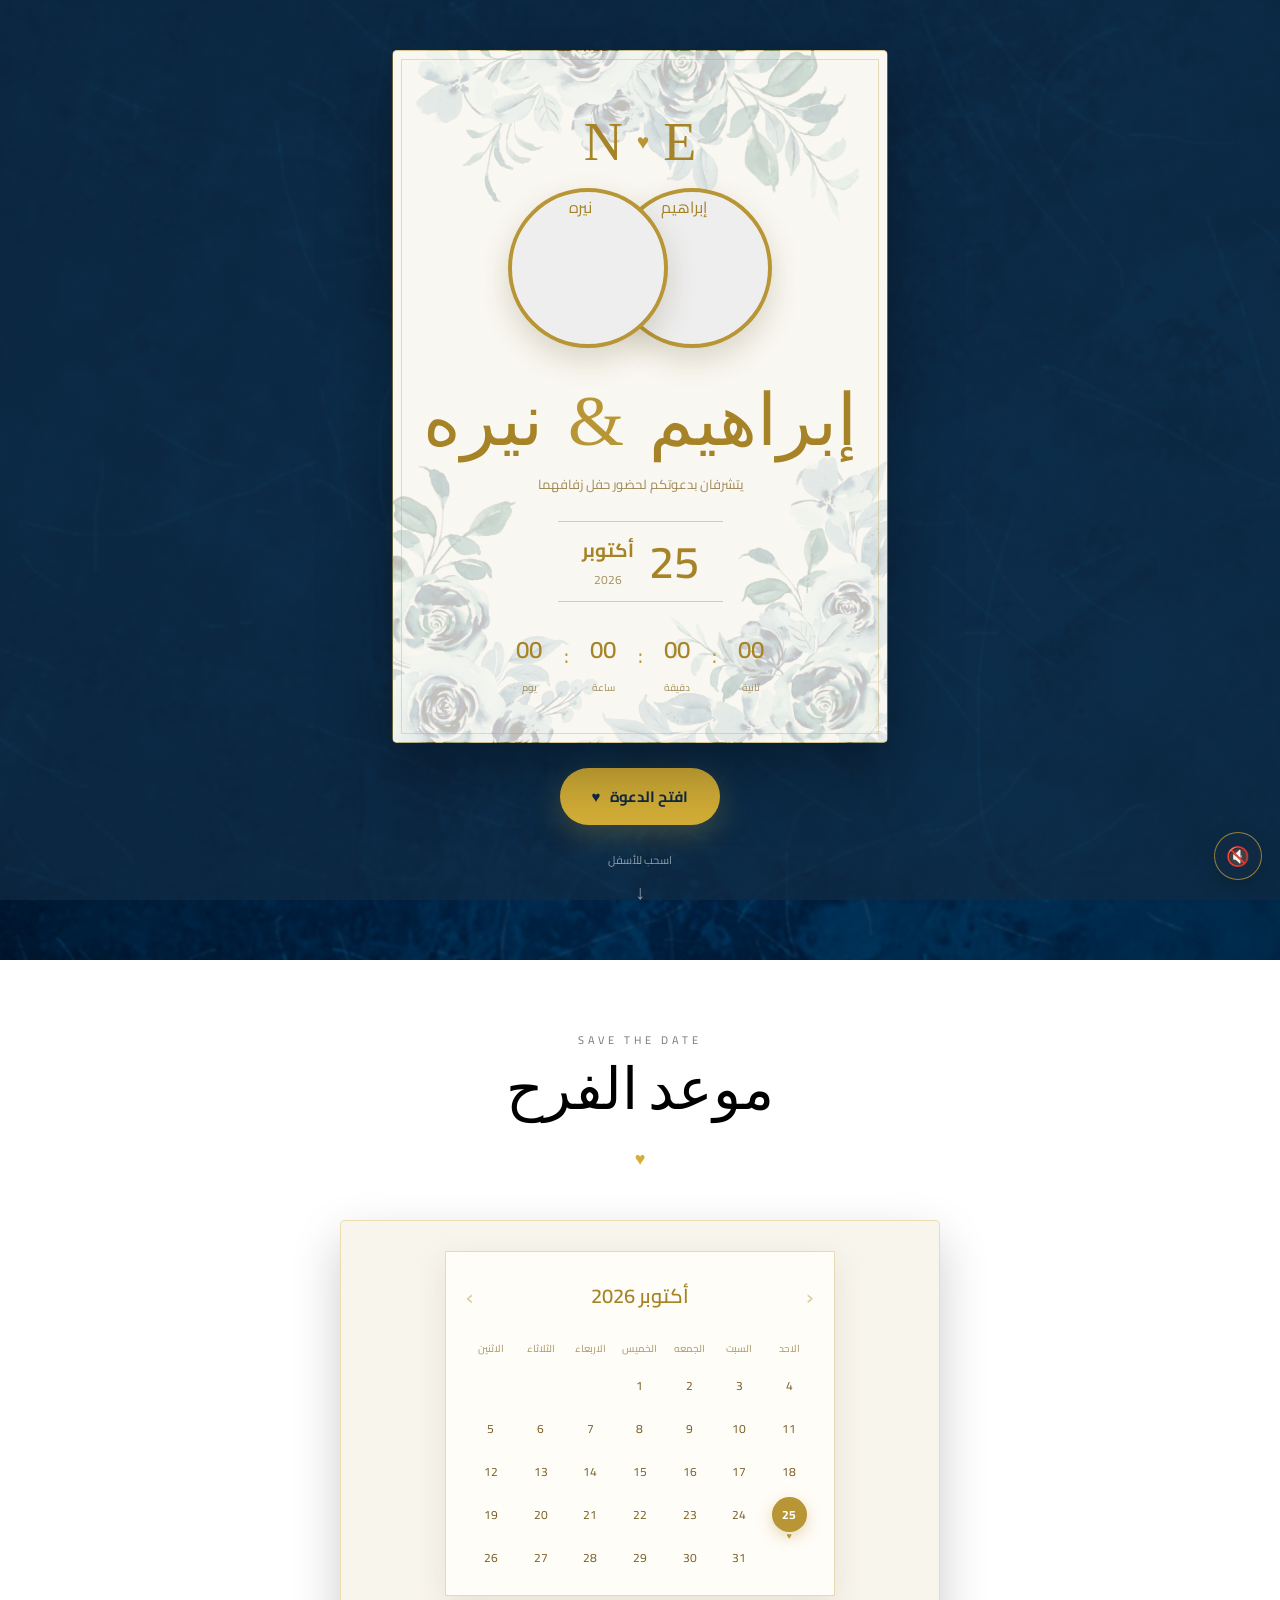
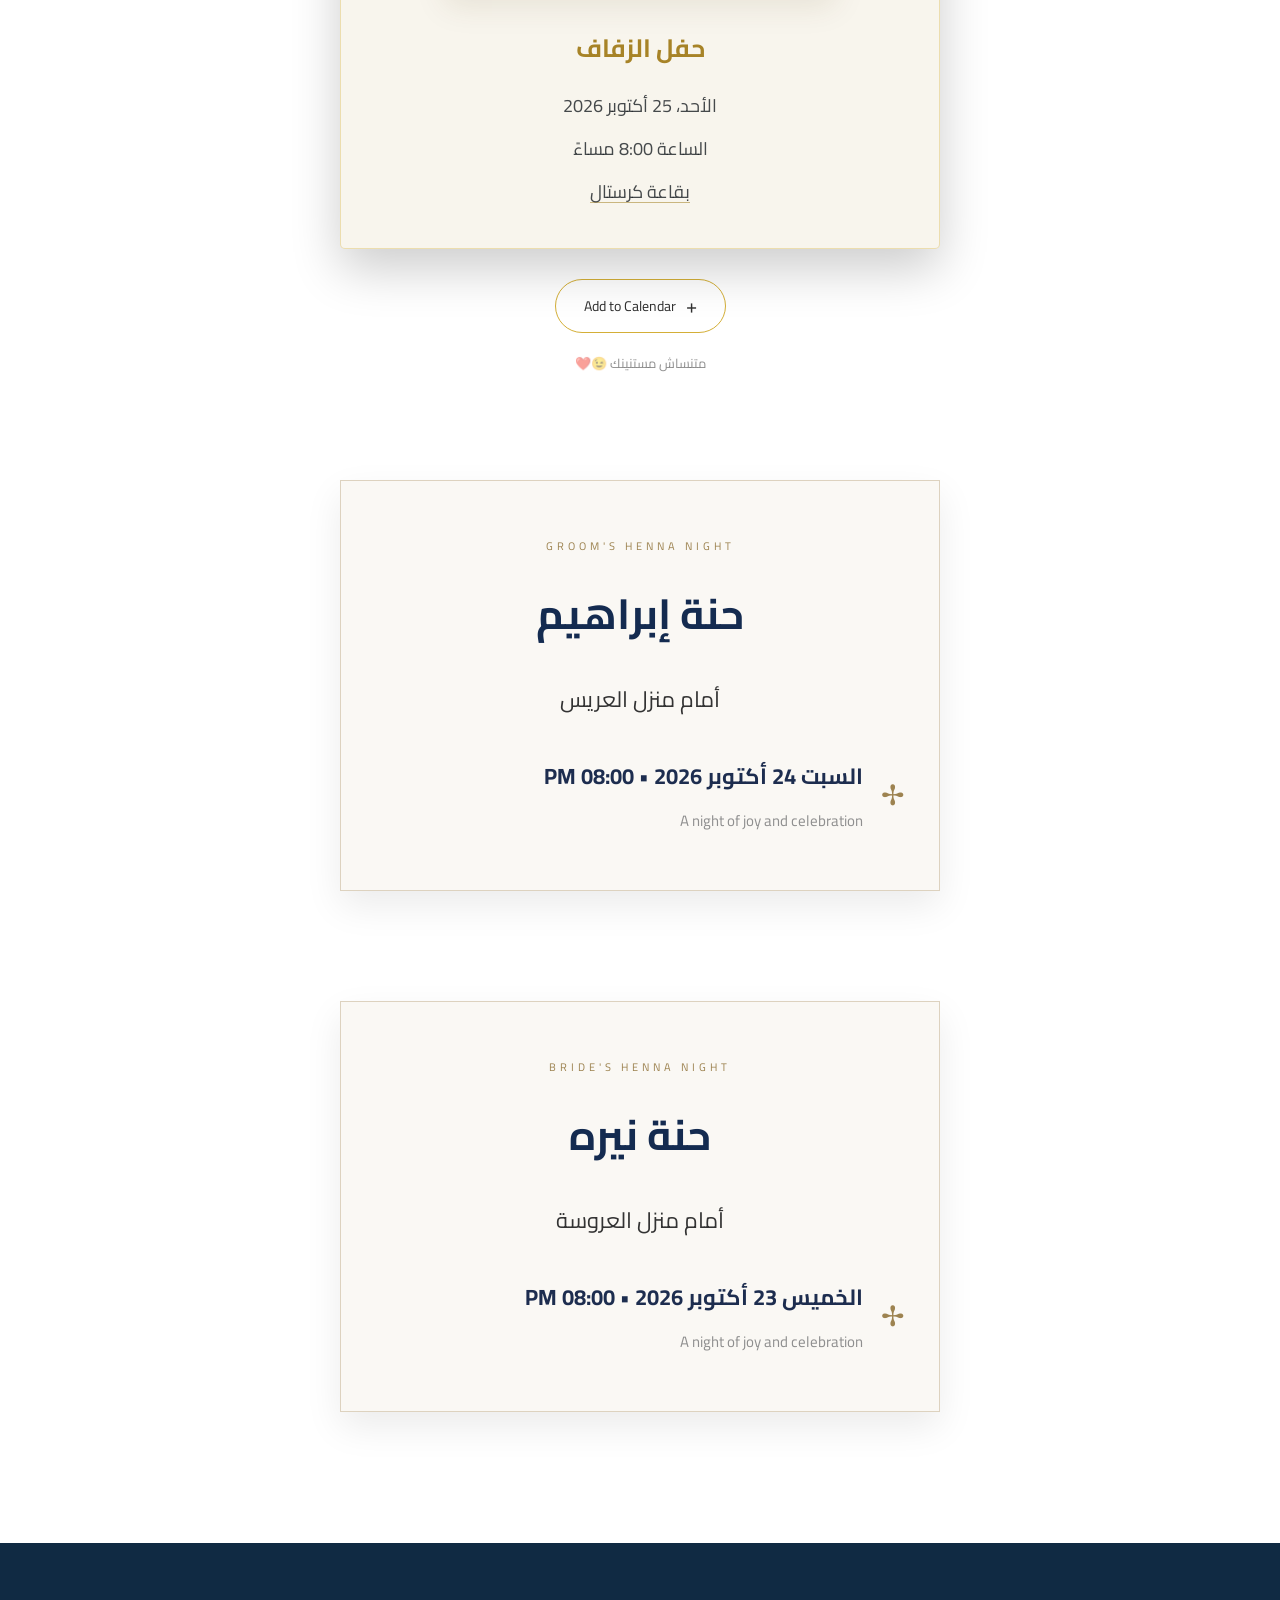
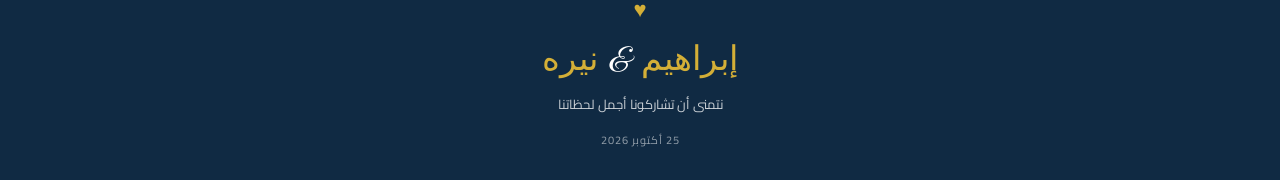
==== index.html @ ce0483ed "Add files via upload" ====
<!DOCTYPE html>
<html lang="ar" dir="rtl">

<head>
    <meta charset="UTF-8">
    <meta name="viewport" content="width=device-width, initial-scale=1.0">

    <title>إبراهيم & نيره ❤️</title>

    <link rel="preconnect" href="https://fonts.googleapis.com">
    <link rel="preconnect" href="https://fonts.gstatic.com" crossorigin>

    <link
        href="https://fonts.googleapis.com/css2?family=Cairo:wght@400;500;600;700&family=Great+Vibes&display=swap"
        rel="stylesheet"
    >

    <link rel="stylesheet" href="style.css">
</head>

<body>

    <audio id="weddingAudio" autoplay muted loop preload="auto">
        <source src="audio/wedding-song.mp3" type="audio/mp3">
    </audio>

    <button
        class="audio-toggle"
        id="audioToggle"
        type="button"
        aria-label="تشغيل الصوت"
        aria-pressed="false"
    >
        <span id="audioIcon">🔇</span>
    </button>

    <!-- =========================
         Loading
    ========================== -->

    <div class="loader" id="loader">

        <div class="loader-heart">
            ♥
        </div>

        <div class="loader-text">
            Loading...
        </div>

    </div>


    <!-- =========================
         الصفحة الرئيسية
    ========================== -->

    <main class="hero">


        <div class="hero-content">

            <!-- =========================
                 كارت الدعوة
            ========================== -->

            <div class="invitation-card">

                <!-- الحروف -->

                <div class="initials">

                    <span>E</span>

                    <div class="initial-heart">
                        ♥
                    </div>

                    <span>N</span>

                </div>


                <!-- الصور -->

                <div class="couple-images">

                    <div class="person-photo bride-photo">

                        <img
                            src="https://c.top4top.io/p_38836jl9l1.jpg"
                            alt="نيره"
                        >

                    </div>


                    <div class="person-photo groom-photo">

                        <img
                            src="https://d.top4top.io/p_3883hp0mw1.jpg"
                            alt="إبراهيم"
                        >

                    </div>

                </div>


                <!-- الأسماء -->

                <div class="names">

                    <h1>
                        إبراهيم
                        <span>&</span>
                        نيره
                    </h1>

                    <p>
                        يتشرفان بدعوتكم لحضور حفل زفافهما
                    </p>

                </div>


                <!-- التاريخ -->

                <div class="wedding-date">

                    <div class="date-number">
                        25
                    </div>

                    <div class="date-details">

                        <strong>
                            أكتوبر
                        </strong>

                        <small>
                            2026
                        </small>

                    </div>

                </div>


                <!-- العداد -->

                <div class="countdown">

                    <div class="time-box">
                        <span id="days">00</span>
                        <small>يوم</small>
                    </div>

                    <div class="separator">:</div>

                    <div class="time-box">
                        <span id="hours">00</span>
                        <small>ساعة</small>
                    </div>

                    <div class="separator">:</div>

                    <div class="time-box">
                        <span id="minutes">00</span>
                        <small>دقيقة</small>
                    </div>

                    <div class="separator">:</div>

                    <div class="time-box">
                        <span id="seconds">00</span>
                        <small>ثانية</small>
                    </div>

                </div>

            </div>


            <!-- زر فتح الدعوة -->

            <button
                class="open-button"
                id="openInvitation"
            >

                <span>
                    افتح الدعوة
                </span>

                <span class="button-heart">
                    ♥
                </span>

            </button>


            <div class="scroll-hint">

                <span>
                    اسحب للأسفل
                </span>

                <div class="arrow">
                    ↓
                </div>

            </div>

        </div>

    </main>



    <!-- ==================================================
         تفاصيل الفرح
    ================================================== -->

    <section class="details-section" id="weddingDetails">


        <div class="section-flower section-flower-1">
            ❀
        </div>

        <div class="section-flower section-flower-2">
            ✿
        </div>


        <div class="details-container">


            <!-- عنوان القسم -->

            <div class="section-title reveal">

                <span class="title-small">
                    SAVE THE DATE
                </span>

                <h2>
                    موعد الفرح
                </h2>

                <div class="title-line">
                    ♥
                </div>

            </div>



            <!-- كارت الموعد -->

            <div class="event-card reveal">

    <div class="real-calendar">

        <div class="calendar-header">
            <span>‹</span>
            <strong>أكتوبر 2026</strong>
            <span>›</span>
        </div>

        <div class="calendar-weekdays">
            <span>الاثنين</span>
            <span>الثلاثاء</span>
            <span>الاربعاء</span>
            <span>الخميس</span>
            <span>الجمعه</span>
            <span>السبت</span>
            <span>الاحد</span>
        </div>

        <div class="calendar-days">

            <span class="empty"></span>
            <span class="empty"></span>
            <span class="empty"></span>
            <span>1</span>
            <span>2</span>
            <span>3</span>
            <span>4</span>

            <span>5</span>
            <span>6</span>
            <span>7</span>
            <span>8</span>
            <span>9</span>
            <span>10</span>
            <span>11</span>

            <span>12</span>
            <span>13</span>
            <span>14</span>
            <span>15</span>
            <span>16</span>
            <span>17</span>
            <span>18</span>

            <span>19</span>
            <span>20</span>
            <span>21</span>
            <span>22</span>
            <span>23</span>
            <span>24</span>

            <span class="selected-day">25</span>

            <span>26</span>
            <span>27</span>
            <span>28</span>
            <span>29</span>
            <span>30</span>
            <span>31</span>

        </div>

    </div>


    <div class="event-info">

        <h3>
            حفل الزفاف
        </h3>

        <div class="event-detail">

            <span>
                الأحد، 25 أكتوبر 2026
            </span>

        </div>

        <div class="event-detail">


            <span>
                الساعة 8:00 مساءً
            </span>

        </div>

         <div class="event-detail">


            <a
                class="venue-link"
                href="https://maps.app.goo.gl/4VdiPBcMpERVJGrS6"
                target="_blank"
                rel="noopener noreferrer"
            >
                بقاعة كرستال
            </a>

        </div>


    </div>

</div>


            <!-- زر Add Calendar -->

            <button
                class="calendar-button"
                id="addCalendar"
            >

                <span>
                    +
                </span>

                Add to Calendar

            </button>


            <p class="calendar-note reveal">
            متنساش مستنينك 😉❤️
            </p>


        </div>

    </section>

    <!-- ==================================================
     حنة إبراهيم
================================================== -->

<section class="henna-section" id="groomHenna">

    <div class="section-flower henna-flower-1">
        ❀
    </div>

    <div class="section-flower henna-flower-2">
        ✿
    </div>


    <div class="details-container">

        <div class="henna-card reveal">

    <p class="henna-en">
        GROOM'S HENNA NIGHT
    </p>

    <h2 class="henna-ar">
        حنة إبراهيم
    </h2>

    <p class="henna-place">
        أمام منزل العريس
    </p>


            <div class="henna-info">

                <div class="henna-icon">
                    ✢
                </div>

            <div>

                    <strong>
                        السبت 24 أكتوبر 2026 • 08:00 PM
                    </strong>

                    <small>
                        A night of joy and celebration
                    </small>

        </div>

                </div>

            </div>

        </div>

    </div>
</section>
<!-- ==================================================
     حنة نيره
================================================== -->

<section class="henna-section" id="brideHenna">

    <div class="section-flower henna-flower-1">
        ❀
    </div>

    <div class="section-flower henna-flower-2">
        ✿
    </div>

    <div class="details-container">

        <div class="henna-card reveal">

    <p class="henna-en">
        BRIDE'S HENNA NIGHT
    </p>

    <h2 class="henna-ar">
        حنة نيره
    </h2>

    <p class="henna-place">
        أمام منزل العروسة
    </p>

            <div class="henna-info">

                <div class="henna-icon">
                    ✢
                </div>

            <div>

                    <strong>
                        الخميس 23 أكتوبر 2026 • 08:00 PM
                    </strong>

                    <small>
                        A night of joy and celebration
                    </small>

        </div>

                </div>

            </div>

        </div>

    </div>

</section>


    <!-- ==================================================
         نهاية الصفحة
    ================================================== -->

    <footer class="site-footer">

        <div class="footer-heart">♥</div>

        <p class="footer-names">
            إبراهيم <span>&</span> نيره
        </p>

        <p class="footer-message">
            نتمنى أن تشاركونا أجمل لحظاتنا
        </p>

        <p class="footer-date">
            25 أكتوبر 2026
        </p>

    </footer>


    <script src="script.js"></script>

    
</body>

</html>
---- style.css ----
/* ========================================
   RESET
======================================== */

* {
    margin: 0;
    padding: 0;
    box-sizing: border-box;
}


html {
    scroll-behavior: smooth;
}


body {
    min-height: 100vh;

    overflow-x: hidden;

    background: #ffffff;

    color: rgb(0, 0, 0);

    font-family: "Cairo", sans-serif;
}


.audio-toggle {

    position: fixed;

    bottom: 20px;

    right: 18px;

    z-index: 1000;

    width: 48px;

    height: 48px;

    border: 1px solid rgba(212,175,55,.65);

    border-radius: 50%;

    background: #102a43;

    color: #ffffff;

    font-size: 19px;

    cursor: pointer;

    box-shadow: 0 8px 22px rgba(0,0,0,.2);

    transition: transform .3s ease, background .3s ease;

}


.audio-toggle:hover {

    background: #173760;

    transform: scale(1.08);

}


.audio-toggle.is-playing {

    border-color: #d4af37;

}


@media (max-width: 600px) {

    .audio-toggle {

        right: 12px;

        bottom: 12px;

        width: 43px;

        height: 43px;

    }

}



/* ========================================
   LOADER
======================================== */

.loader {

    position: fixed;

    inset: 0;

    z-index: 99999;

    display: flex;

    flex-direction: column;

    align-items: center;

    justify-content: center;

    background: #102a43;

    transition:
        opacity .8s ease,
        visibility .8s ease;
}


.loader.hide {

    opacity: 0;

    visibility: hidden;

}


.loader-heart {

    color: white;

    font-size: 58px;

    animation: heartbeat 1.2s infinite;

}


.loader-text {

    margin-top: 12px;

    font-size: 13px;

    letter-spacing: 3px;

    color: rgba(255,255,255,.8);

}


@keyframes heartbeat {

    0% {
        transform: scale(1);
    }

    15% {
        transform: scale(1.22);
    }

    30% {
        transform: scale(1);
    }

    45% {
        transform: scale(1.17);
    }

    70% {
        transform: scale(1);
    }

    100% {
        transform: scale(1);
    }

}



/* ========================================
   HERO
======================================== */

.hero {

    position: relative;

    min-height: 100vh;

    display: flex;

    justify-content: center;

    align-items: center;

    padding: 50px 20px;

    overflow: hidden;

    /*
       صورة الخلفية الرئيسية
    */

    background-image:

        linear-gradient(
            rgba(16,42,67,.72),
            rgba(16,42,67,.72)
        ),

        url("images/main-bg.jpg");

    background-size: cover;

    background-position: center;

    background-repeat: no-repeat;

    background-attachment: fixed;
}



/* ========================================
   INVITATION CARD
======================================== */

.invitation-card {

    position: relative;

    width: 100%;

    text-align: center;

    min-height: 650px;

    padding:
        60px
        30px
        45px;

    color: #a78327;

    border-radius: 5px;

    border:
        1px solid
        rgba(184,149,53,.55);

    box-shadow:
        0 25px 70px
        rgba(0,0,0,.35);

    outline:
        1px solid
        rgba(184,149,53,.3);

    outline-offset: -10px;

    overflow: hidden;

    /*
       صورة خلفية الكارت
    */

    background-image:

        linear-gradient(
            rgba(248,245,237,.78),
            rgba(248,245,237,.78)
        ),

        url("images/card-bg.jpg");

    background-size: cover;

    background-position: center;

    background-repeat: no-repeat;
}

/* ========================================
   INITIALS
======================================== */

.initials {

    position: relative;

    z-index: 5;

    display: flex;

    justify-content: center;

    align-items: center;

    gap: 14px;

    margin-bottom: 15px;

    color: #a78327;

    font-family:
        "Libre Baskerville",
        cursive;

    font-size: 54px;
}


.initial-heart {

    color: #b89535;

    font-size: 21px;

    animation:
        heartbeat 1.6s infinite;
}



/* ========================================
   IMAGES
======================================== */

.couple-images {

    position: relative;

    z-index: 5;

    width: 270px;

    height: 165px;

    margin:
        0 auto
        25px;
}


.person-photo {

    position: absolute;

    top: 0;

    width: 160px;

    height: 160px;

    border-radius: 50%;

    overflow: hidden;

    border:
        4px solid
        #b89535;

    background: #eee;

    box-shadow:
        0 12px 30px
        rgba(80,60,10,.18);

    transition:
        transform .5s ease;
}


.bride-photo {

    left: 3px;

    z-index: 2;
}


.groom-photo {

    right: 3px;

    z-index: 1;
}


.person-photo img {

    width: 100%;

    height: 100%;

    display: block;

    object-fit: cover;

    transition:
        transform .6s ease;
}


.person-photo:hover {

    transform:
        translateY(-7px);
}


.person-photo:hover img {

    transform:
        scale(1.08);
}



/* ========================================
   NAMES
======================================== */

.names {

    position: relative;

    z-index: 5;
}


.names h1 {

    color: #a78327;

    font-family:
        "Reem Kufi",
        cursive;

    font-size:
        clamp(48px,11vw,72px);

    font-weight: 400;

    line-height: 1.2;
}


.names h1 span {

    margin:
        0 7px;

    color: #b89535;
}


.names p {

    margin-top: 8px;

    margin-bottom: 25px;

    color:
        rgba(120,90,20,.7);

    font-size: 13px;
}



/* ========================================
   DATE
======================================== */

.wedding-date {

    position: relative;

    z-index: 5;

    display: inline-flex;

    align-items: center;

    gap: 15px;

    padding:
        10px 24px;

    margin-bottom: 25px;

    border-top:
        1px solid
        rgba(184,149,53,.45);

    border-bottom:
        1px solid
        rgba(184,149,53,.45);
}


.date-number {

    color: #a78327;

    font-size: 45px;

    font-weight: 600;

    line-height: 1;
}


.date-details {

    display: flex;

    flex-direction: column;

    align-items: center;
}


.date-details strong {

    color: #a78327;

    font-size: 19px;
}


.date-details small {

    color:
        rgba(120,90,20,.65);

    font-size: 12px;
}



/* ========================================
   COUNTDOWN
======================================== */

.countdown {

    position: relative;

    z-index: 5;

    display: flex;

    justify-content: center;

    align-items: center;

    gap: 7px;

    direction: ltr;
}


.time-box {

    min-width: 55px;

    display: flex;

    flex-direction: column;

    align-items: center;
}


.time-box span {

    color: #a78327;

    font-size: 24px;

    font-weight: 600;
}


.time-box small {

    margin-top: 6px;

    color:
        rgba(120,90,20,.65);

    font-size: 10px;
}


.separator {

    color: #b89535;

    font-size: 22px;

    margin-top: -14px;
}



/* ========================================
   OPEN BUTTON
======================================== */

.open-button {

    width: fit-content;

    margin: 25px auto 0;

    border: none;

    border-radius: 50px;

    padding:
        14px 32px;

    background: #d4af37;

    color: #102a43;

    font-family:
        "Cairo",
        sans-serif;

    font-size: 15px;

    font-weight: 700;

    cursor: pointer;

    display: flex;

    align-items: center;

    gap: 10px;

    box-shadow:
        0 10px 30px
        rgba(212,175,55,.25);

    transition:
        transform .3s ease,
        box-shadow .3s ease;
}


.open-button:hover {

    transform:
        translateY(-4px);

    box-shadow:
        0 15px 40px
        rgba(212,175,55,.4);
}



/* ========================================
   SCROLL HINT
======================================== */

.scroll-hint {

    margin-top: 25px;

    display: flex;

    flex-direction: column;

    align-items: center;

    gap: 3px;

    color:
        rgba(255,255,255,.55);

    font-size: 11px;
}


.arrow {

    font-size: 20px;

    animation:
        arrowMove 1.5s infinite;
}


@keyframes arrowMove {

    0%,
    100% {
        transform: translateY(0);
    }

    50% {
        transform: translateY(8px);
    }

}



/* ========================================
   BACKGROUND FLOWERS
======================================== */

.background-flower {

    position: absolute;

    z-index: 1;

    color:
        rgba(255,255,255,.09);

    font-size: 80px;

    pointer-events: none;

    animation:
        flowerFloat 7s ease-in-out infinite;
}


.flower-1 {

    top: 5%;

    left: 4%;
}


.flower-2 {

    top: 20%;

    right: 4%;

    font-size: 55px;

    animation-delay: 1s;
}


.flower-3 {

    bottom: 8%;

    left: 7%;

    font-size: 65px;

    animation-delay: 2s;
}


.flower-4 {

    bottom: 15%;

    right: 7%;

    font-size: 90px;

    animation-delay: 3s;
}


@keyframes flowerFloat {

    0%,
    100% {
        transform:
            translateY(0)
            rotate(0deg);
    }

    50% {
        transform:
            translateY(-15px)
            rotate(8deg);
    }

}



/* ==================================================
   قسم تفاصيل الفرح
================================================== */

.details-section {

    position: relative;

    min-height: auto;

    padding:
        70px 20px 50px;

    background:
        #ffffff;

    overflow: hidden;
}


.details-container {

    position: relative;

    z-index: 5;

    width: 100%;

    max-width: 600px;

    margin: auto;
}


/* ========================================
   تذييل الصفحة
======================================== */

.site-footer {

    margin-top: 2cm;

    padding: 45px 20px 30px;

    background: #102a43;

    color: rgba(255,255,255,.78);

    text-align: center;
}


.footer-heart {

    margin-bottom: 8px;

    color: #d4af37;

    font-size: 22px;

    animation: heartbeat 1.6s infinite;
}


.footer-names {

    color: #d4af37;

    font-family: "Great Vibes", cursive;

    font-size: 34px;
}


.footer-names span {

    margin: 0 5px;

    color: #ffffff;
}


.footer-message {

    margin-top: 8px;

    font-size: 13px;
}


.footer-date {

    margin-top: 14px;

    color: rgba(255,255,255,.55);

    font-size: 11px;

    letter-spacing: 1px;
}



/* ========================================
   عنوان القسم
======================================== */

.section-title {

    text-align: center;

    margin-bottom: 45px;
}


.title-small {

    display: block;

    margin-bottom: 5px;

    color:
        rgba(2, 2, 2, 0.55);

    font-size: 11px;

    letter-spacing: 4px;
}


.section-title h2 {

    color: rgb(0, 0, 0);

    font-family:
        "Great Vibes",
        cursive;

    font-size: 58px;

    font-weight: 400;
}


.title-line {

    margin-top: 10px;

    color: #d4af37;

    font-size: 18px;
}



/* ========================================
   EVENT CARD
======================================== */

.event-card {

    display: flex;

    align-items: center;

    gap: 30px;

    padding:
        35px;

    background:
        #f8f5ed;

    border:
        1px solid
        rgba(212,175,55,.35);

    border-radius: 5px;

    box-shadow:
        0 20px 50px
        rgba(0,0,0,.2);

    direction: ltr;
}



/* ========================================
   REAL CALENDAR
======================================== */

.event-card {
    display: flex;
    flex-direction: column;

    gap: 28px;

    padding: 30px 25px;

    background: #f8f5ed;

    border: 1px solid rgba(212,175,55,.35);

    border-radius: 5px;

    box-shadow:
        0 20px 50px rgba(0,0,0,.2);

    direction: ltr;
}


/* الكالندر */

.real-calendar {
    width: 100%;
    max-width: 390px;

    margin: auto;

    padding: 20px;

    background: #fffdf8;

    border: 1px solid rgba(184,149,53,.35);

    box-shadow:
        0 10px 30px rgba(80,60,10,.10);
}


/* اسم الشهر */

.calendar-header {
    display: flex;

    align-items: center;

    justify-content: space-between;

    margin-bottom: 20px;

    direction: rtl;
}

.calendar-header strong {
    color: #a78327;

    font-size: 20px;

    font-weight: 600;
}

.calendar-header span {
    color: rgba(167,131,39,.4);

    font-size: 25px;
}


/* أيام الأسبوع */

.calendar-weekdays,
.calendar-days {
    display: grid;

    grid-template-columns:
        repeat(7, 1fr);

    text-align: center;
}


.calendar-weekdays {
    margin-bottom: 10px;
}

.calendar-weekdays span {
    color: rgba(120,90,20,.55);

    font-size: 10px;

    font-weight: 600;
}


/* الأرقام */

.calendar-days {
    row-gap: 8px;
}

.calendar-days span {
    position: relative;

    width: 35px;
    height: 35px;

    margin: auto;

    display: flex;

    align-items: center;
    justify-content: center;

    color: #765d24;

    font-size: 12px;

    border-radius: 50%;
}


/* اليوم المحدد */

.calendar-days .selected-day {
    background: #b89535;

    color: white;

    font-weight: 700;

    box-shadow:
        0 5px 15px
        rgba(184,149,53,.35);
}


/* قلب صغير تحت يوم 25 */

.calendar-days .selected-day::after {
    content: "♥";

    position: absolute;

    bottom: -12px;

    color: #b89535;

    font-size: 9px;
}


/* المعلومات */

.event-info {
    direction: rtl;

    text-align: center;

    width: 100%;
}

.event-info h3 {
    margin-bottom: 18px;

    color: #a78327;

    font-size: 25px;
}

.event-detail {
    display: flex;

    align-items: center;

    justify-content: center;

    gap: 15px;

    margin-bottom: 10px;

    color: rgba(9, 15, 20, 0.75);

    font-size: 18px;
}

.venue-link {
    color: inherit;

    text-decoration: underline;

    text-decoration-color: rgba(167,131,39,.55);

    text-underline-offset: 4px;

    transition: color .3s ease;
}

.venue-link:hover {
    color: #a78327;
}

.detail-icon {
    font-size: 18px;
}


/* الموبايل */

@media (max-width: 600px) {

    .event-card {
        padding: 25px 15px;
    }

    .real-calendar {
        padding: 16px 10px;
    }

    .calendar-days span {
        width: 32px;
        height: 32px;
    }

}
/* ========================================
   ADD TO CALENDAR
======================================== */

.calendar-button {

    display: flex;

    align-items: center;

    justify-content: center;

    gap: 10px;

    margin:
        30px auto 0;

    padding:
        13px 28px;

    border:
        1px solid
        #d4af37;

    border-radius: 50px;

    background:
        transparent;

    color: rgb(49, 49, 49);

    font-family:
        "Cairo",
        sans-serif;

    font-size: 14px;

    cursor: pointer;

    transition:
        all .3s ease;
}


.calendar-button span {

    font-size: 20px;

    line-height: 1;
}


.calendar-button:hover {

    background:
        #d4af37;

    color:
        #102a43;

    transform:
        translateY(-3px);
}


.calendar-note {

    margin-top: 18px;

    text-align: center;

    color:
        rgba(31, 31, 31, 0.5);

    font-size: 13px;
}



/* ========================================
   FLOWERS DETAILS
======================================== */

.section-flower {

    position: absolute;

    color:
        rgba(255,255,255,.06);

    font-size: 120px;

    pointer-events: none;

    animation:
        flowerFloat 8s infinite;
}


.section-flower-1 {

    top: 10%;

    left: -25px;
}


.section-flower-2 {

    bottom: 8%;

    right: -25px;

    animation-delay: 2s;
}



/* ========================================
   SCROLL REVEAL
======================================== */

.reveal {

    opacity: 0;

    transform:
        translateY(45px);

    transition:
        opacity .8s ease,
        transform .8s ease;
}


.reveal.show {

    opacity: 1;

    transform:
        translateY(0);
}



/* ========================================
   MOBILE
======================================== */

@media (max-width: 600px) {

    .hero {

        padding:
            30px 15px;
    }


    .invitation-card {

        min-height: 620px;

        padding:
            55px 18px 40px;
    }


    .event-card {

        flex-direction: column;

        text-align: center;

        gap: 22px;

        padding: 30px 20px;
    }


    .event-info {

        text-align: center;
    }


    .event-detail {

        justify-content: center;
    }


    .calendar-icon {

        width: 120px;

        height: 135px;
    }


    .section-title h2 {

        font-size: 50px;
    }


    .card-flower {

        font-size: 70px;
    }

}


/* ========================================
   HENNA SECTION
======================================== */

.henna-section {

    position: relative;

    min-height: auto;

    padding:
        55px 20px;

    background:
        #ffffff;

    overflow: hidden;

}


/* ========================================
   وقت الحنة
======================================== */

.henna-time {

    width: fit-content;

    margin:
        25px auto 0;

    padding:
        13px 28px;

    display: flex;

    align-items: center;

    gap: 12px;

    border:
        1px solid
        rgba(212,175,55,.35);

    border-radius:
        50px;

    background:
        rgba(248,245,237,.05);

    color: white;

    direction: rtl;

}


.henna-time-icon {

    font-size: 20px;

}


.henna-time div {

    display: flex;

    flex-direction: column;

    align-items: flex-start;

}


.henna-time small {

    color:
        rgba(255,255,255,.5);

    font-size: 10px;

}


.henna-time strong {

    color:
        #d4af37;

    font-size: 15px;

}



/* ========================================
   زخارف الحنة
======================================== */

.henna-flower-1 {

    top: 12%;

    left: -30px;

}


.henna-flower-2 {

    bottom: 10%;

    right: -30px;

    animation-delay: 2s;

}



/* ========================================
   Mobile
======================================== */

@media (max-width: 600px) {

    .henna-section {

        padding:
            80px 15px;

    }


    .henna-time {

        padding:
            11px 22px;

    }

}
/* ========================================
   تصغير كارت الدعوة على الموبايل
======================================== */

@media (max-width: 600px) {

    .invitation-card {
        min-height: 0;

        padding:
            40px
            18px
            30px;
    }


    .initials {
        font-size: 45px;

        margin-bottom: 8px;
    }


    .couple-images {
        width: 220px;

        height: 125px;

        margin-bottom: 15px;
    }


    .person-photo {
        width: 120px;

        height: 120px;
    }


    .names h1 {
        font-size: 48px;
    }


    .names p {
        margin-top: 4px;

        margin-bottom: 15px;

        font-size: 10px;
    }


    .wedding-date {
        margin-bottom: 15px;

        padding:
            8px
            20px;
    }


    .date-number {
        font-size: 38px;
    }


    .date-details strong {
        font-size: 16px;
    }


    .countdown {
        gap: 3px;
    }


    .time-box {
        min-width: 43px;
    }


    .time-box span {
        font-size: 19px;
    }


    .time-box small {
        margin-top: 3px;

        font-size: 9px;
    }


    .separator {
        font-size: 16px;

        margin-top: -10px;
    }


    .card-flower {
        font-size: 60px;
    }

}

/*==========================
Cover Card
===========================*/

.cover-card{

width:min(420px,92%);

margin:40px auto;

background:#f9f7f2;

border:1px solid #d8c7a2;

padding:70px 30px;

position:relative;

text-align:center;

box-shadow:0 15px 40px rgba(0,0,0,.2);

overflow:hidden;

}


.cover-flower{

position:absolute;

width:120px;

height:180px;

background-size:contain;

background-repeat:no-repeat;

opacity:.95;

}

.flower-left{

left:-5px;

top:-5px;

background-image:url("images/flower-left.png");

}

.flower-right{

right:-5px;

bottom:20px;

background-image:url("images/flower-right.png");

}

.cover-heart{

width:70px;

height:70px;

margin:auto;

border-radius:50%;

background:#173760;

color:#fff;

display:flex;

justify-content:center;

align-items:center;

font-size:28px;

animation:heartBeat 2s infinite;

margin-bottom:35px;

}

.cover-small{

letter-spacing:4px;

font-size:11px;

color:#9d8350;

}

.cover-title{

margin:20px 0;

color:#0d2143;

}

.cover-names{

font-size:52px;

margin:15px 0;

font-family:"Cormorant Garamond",serif;

color:#18345f;

}

.cover-date{

margin:25px 0;

font-size:20px;

color:#7f6941;

}

.cover-text{

line-height:2;

margin-bottom:35px;

}

.cover-button{

padding:15px 45px;

background:#173760;

color:#fff;

border:none;

cursor:pointer;

font-size:18px;

transition:.3s;

}

.cover-button:hover{

transform:translateY(-4px);

}
/*==========================
Henna V2
==========================*/

.henna-card{

max-width:650px;

margin:auto;

padding:55px 35px;

background:#faf8f4;

border:1px solid #ddd2bf;

text-align:center;

box-shadow:0 15px 35px rgba(0,0,0,.08);

}

.henna-en{

letter-spacing:4px;

font-size:11px;

color:#9d8350;

margin-bottom:18px;

}

.henna-ar{

font-size:42px;

color:#142b50;

margin-bottom:25px;

}

.henna-place{

font-size:22px;

margin-bottom:35px;

color:#333;

}

.henna-line{

height:1px;

background:#d9d1c1;

margin:35px 0;

}

.henna-lines{

height:1px;

background:#363636;

margin:35px 0;

}

.henna-info{

display:flex;

align-items:center;

gap:18px;

text-align:right;

}

.henna-icon{

font-size:28px;

color:#9d8350;

}

.henna-info strong{

display:block;

font-size:22px;

color:#1d2d4f;

margin-bottom:8px;

}

.henna-info small{

color:#8f8f8f;

font-size:15px;

}

@media(max-width:600px){

.henna-card{

padding:40px 22px;

}

.henna-ar{

font-size:30px;

}

.henna-place{

font-size:18px;

}

.henna-info{

flex-direction:row;

gap:12px;

}

.henna-info strong{

font-size:16px;

}

}
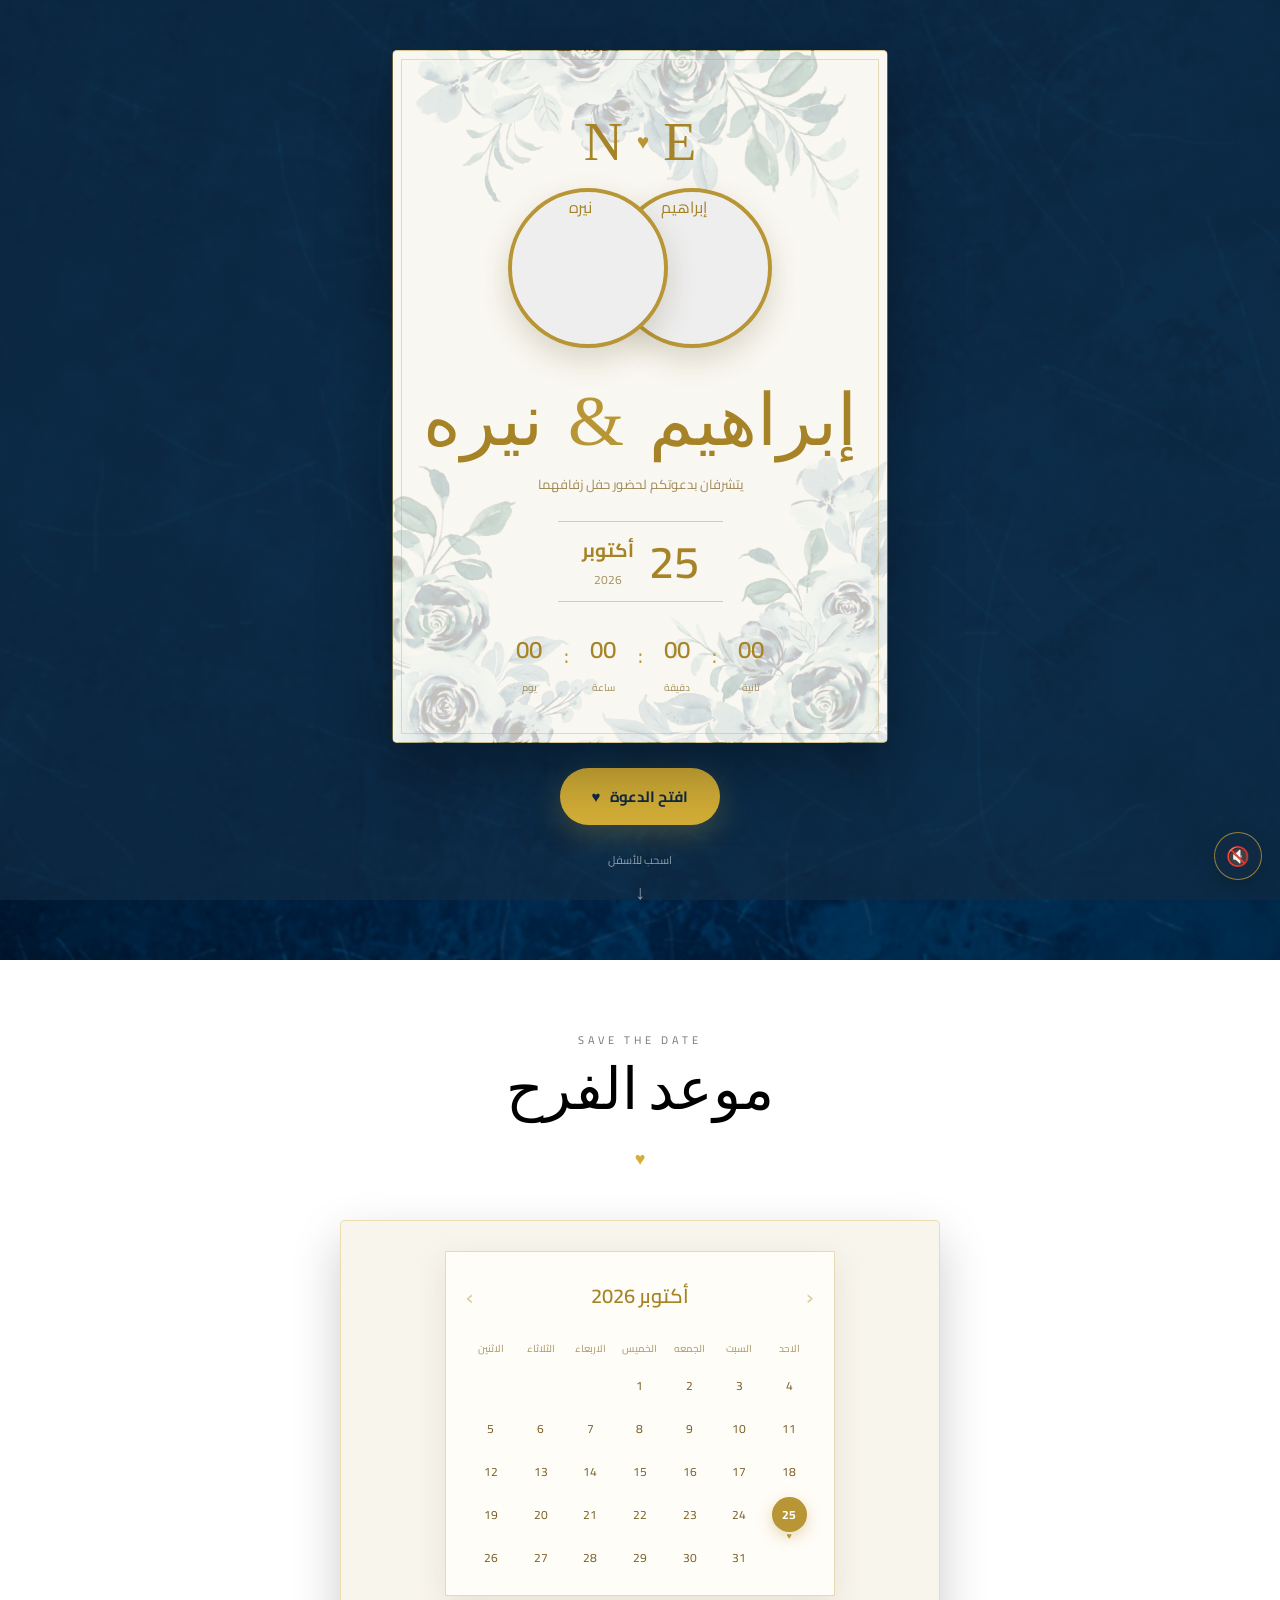
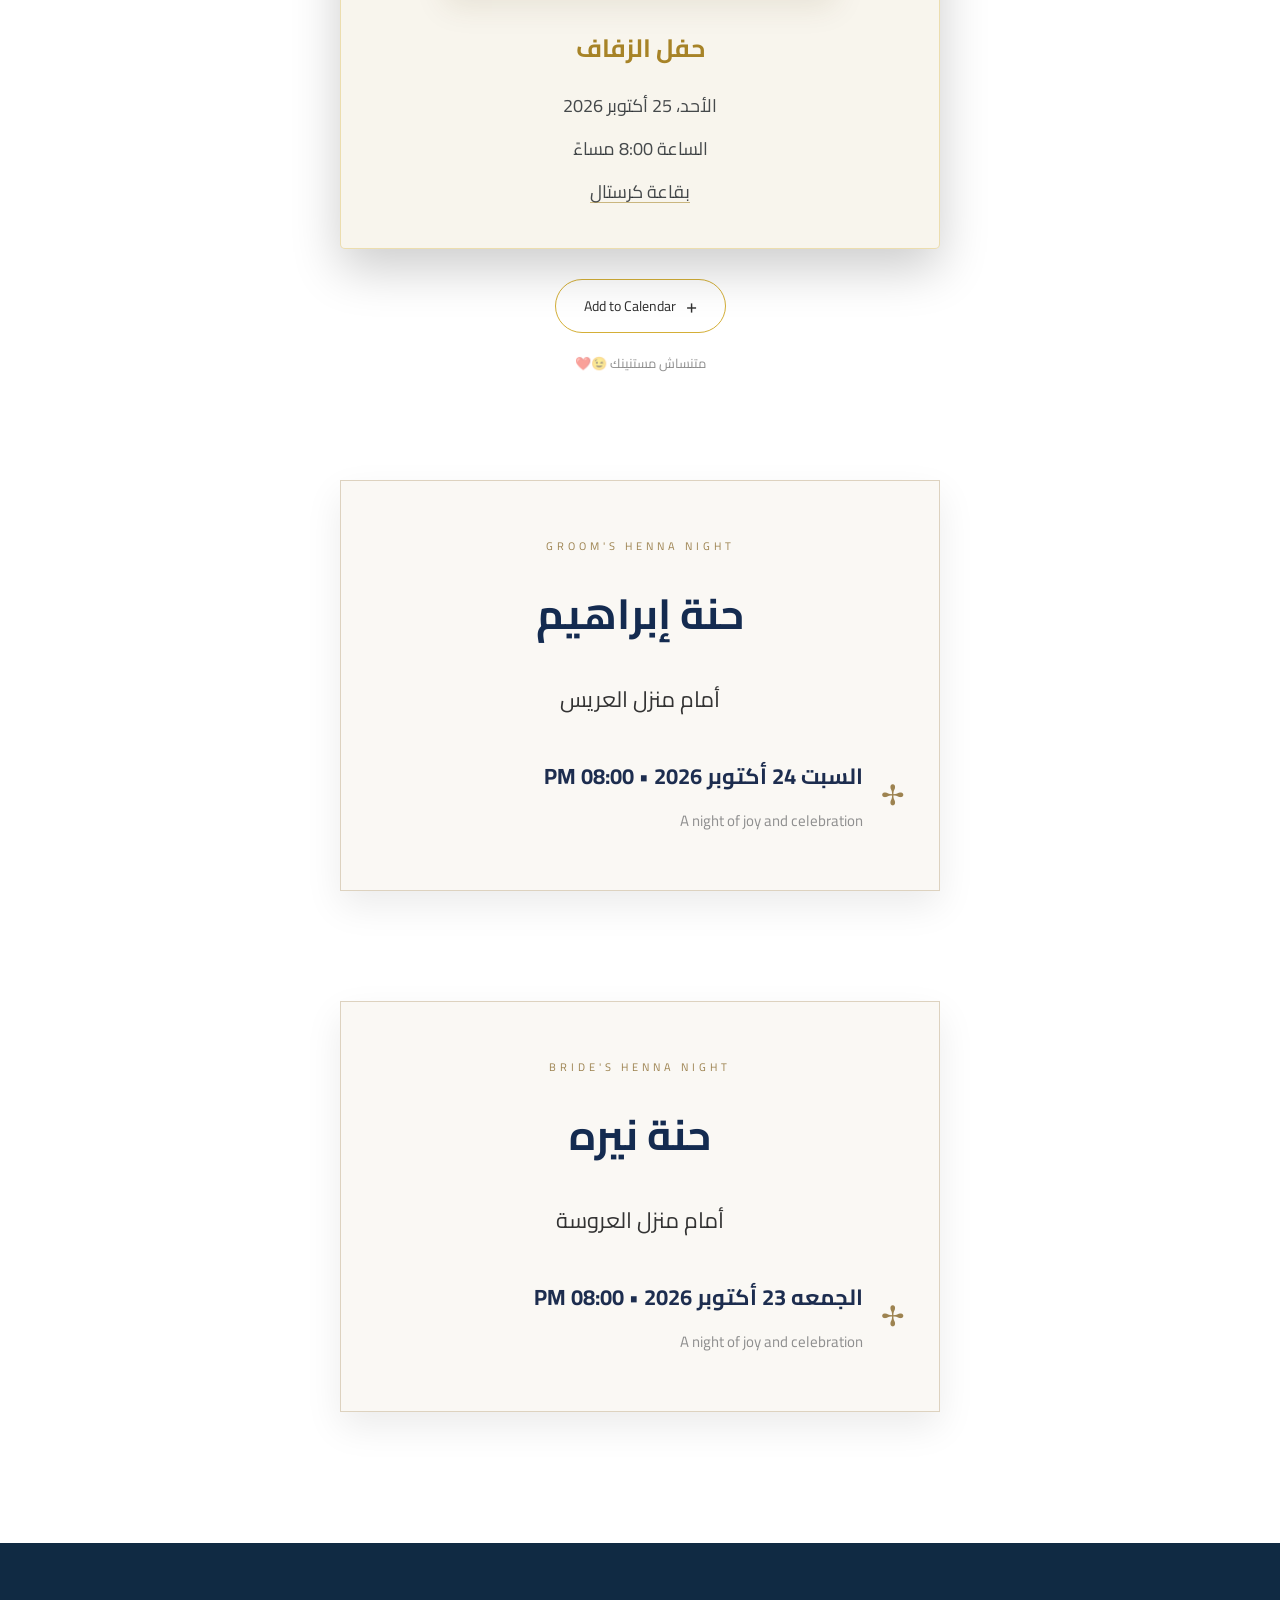
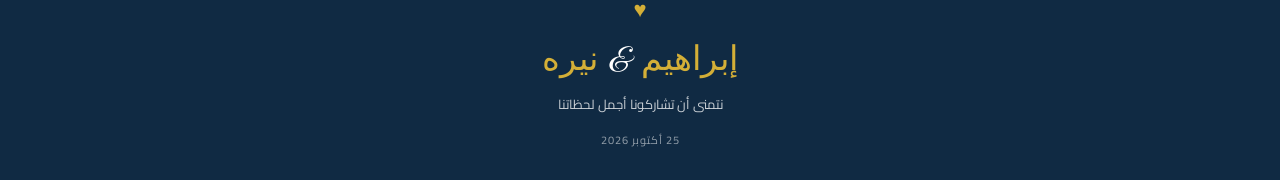
==== commit 51f36d87: "Update index.html" ====
--- a/index.html
+++ b/index.html
@@ -491,7 +491,7 @@
             <div>
 
                     <strong>
-                        الخميس 23 أكتوبر 2026 • 08:00 PM
+                        الجمعه 23 أكتوبر 2026 • 08:00 PM
                     </strong>
 
                     <small>
@@ -539,4 +539,4 @@
     
 </body>
 
-</html>+</html>
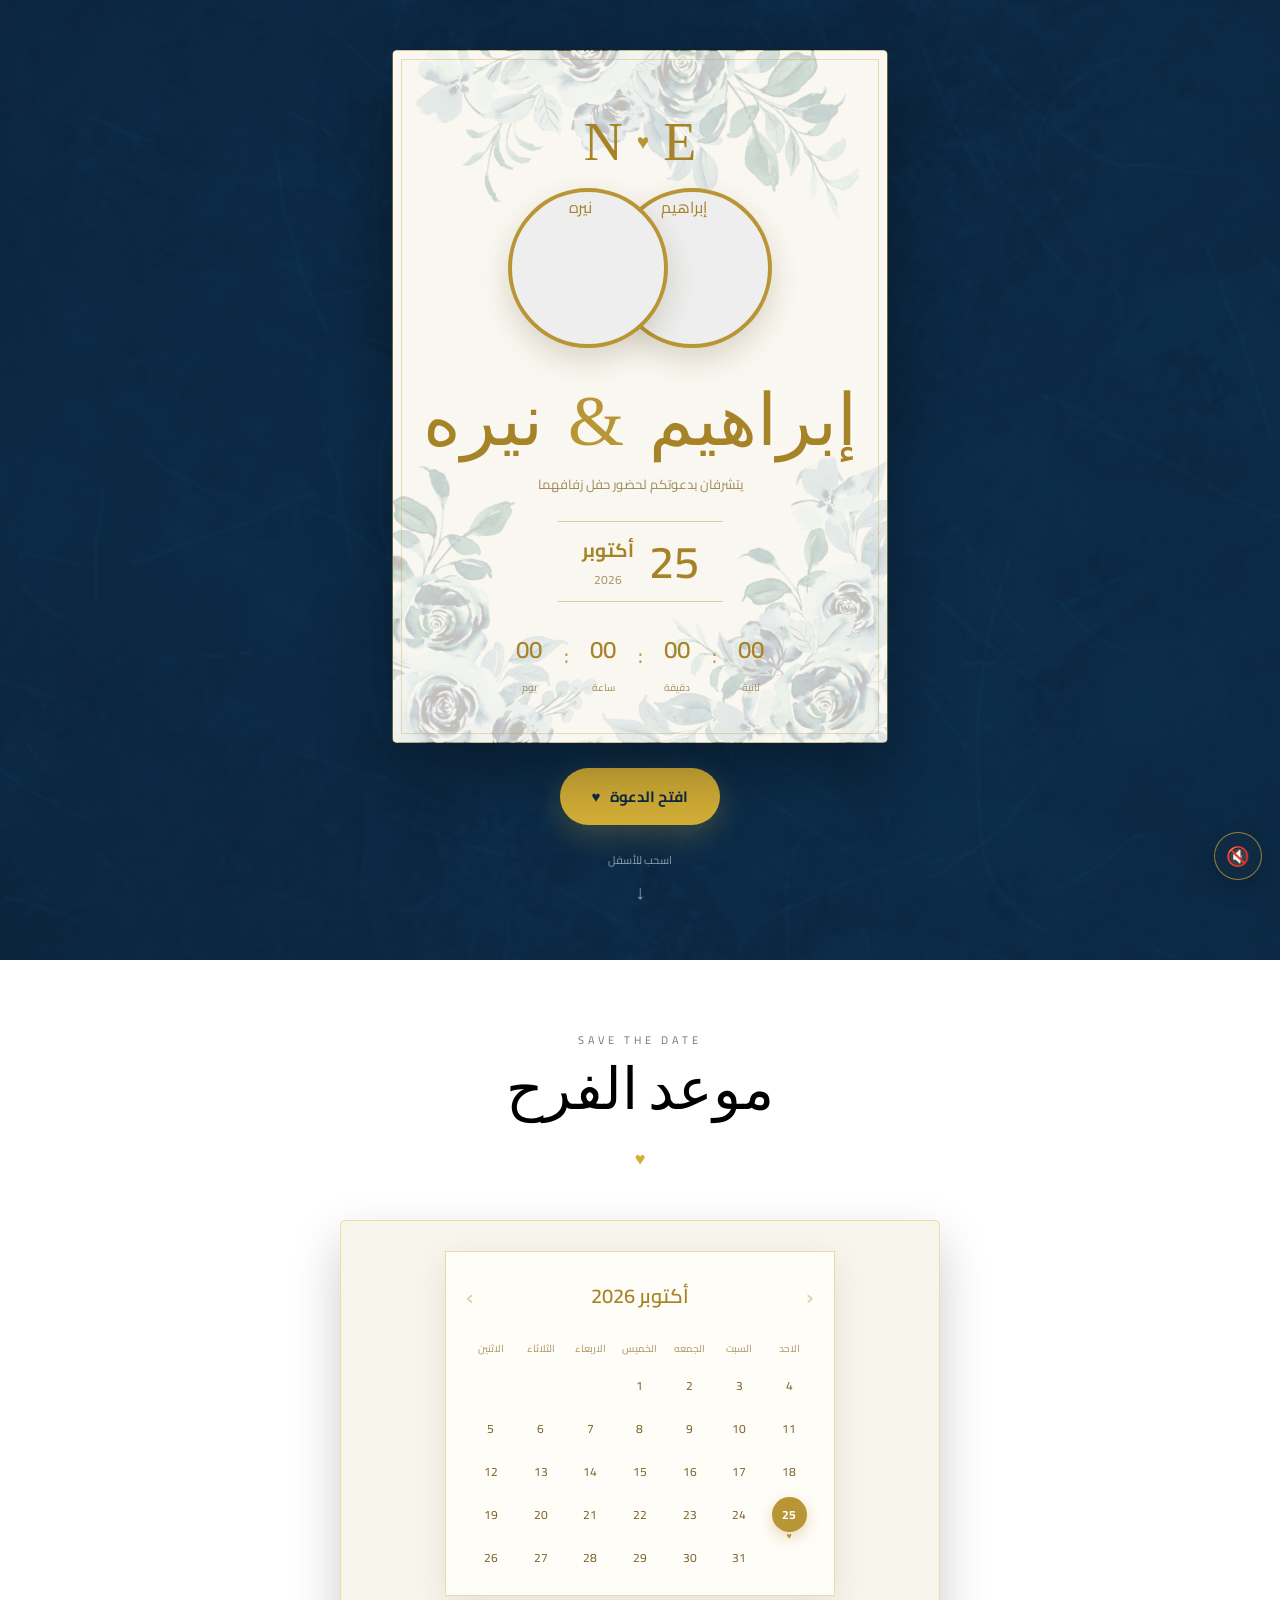
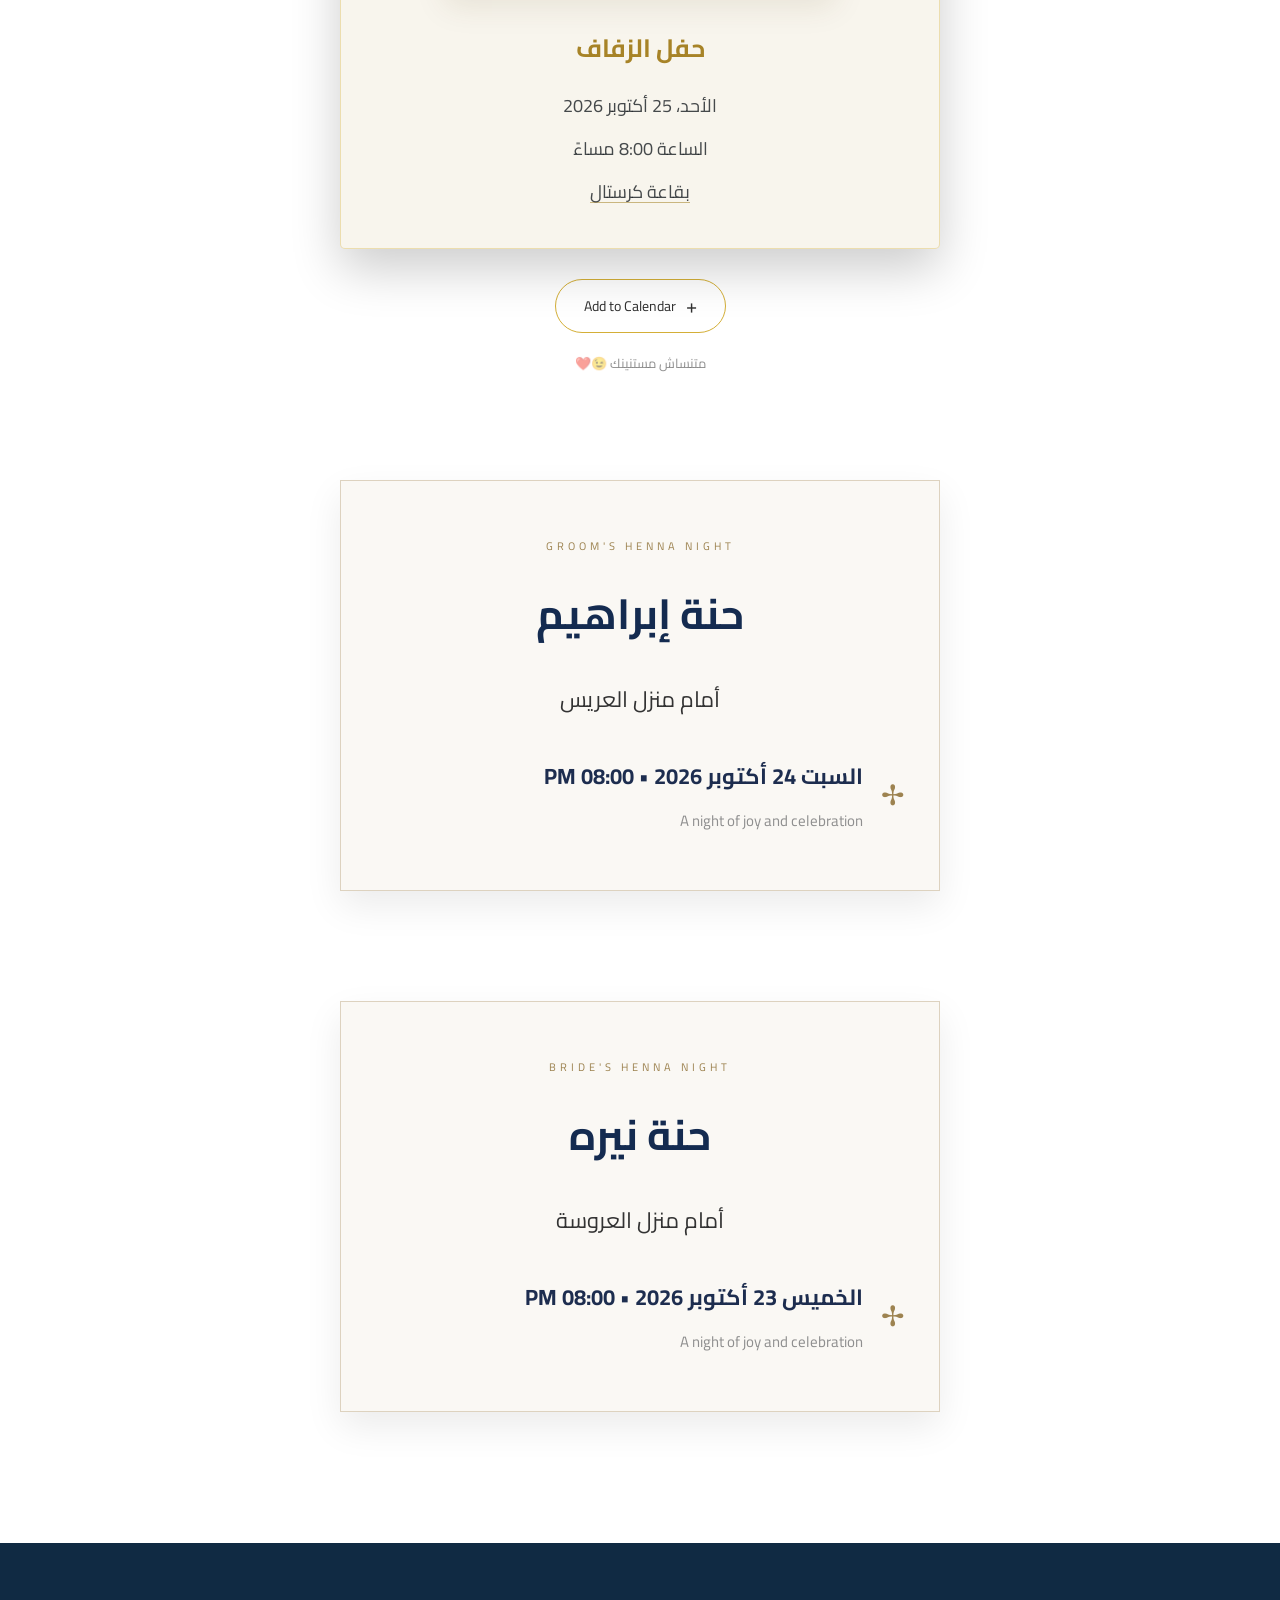
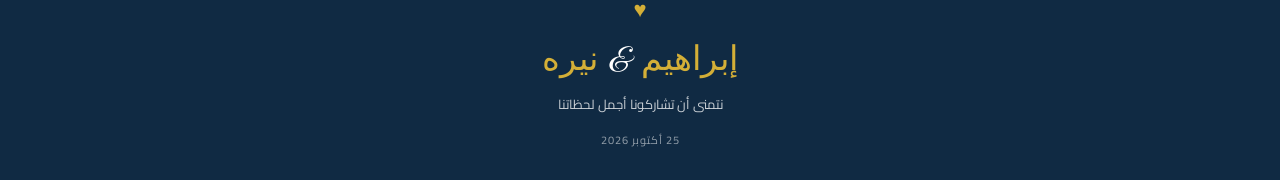
==== commit c814b7d1: "Add files via upload" ====
--- a/index.html
+++ b/index.html
@@ -491,7 +491,7 @@
             <div>
 
                     <strong>
-                        الجمعه 23 أكتوبر 2026 • 08:00 PM
+                        الخميس 23 أكتوبر 2026 • 08:00 PM
                     </strong>
 
                     <small>
@@ -539,4 +539,4 @@
     
 </body>
 
-</html>
+</html>
--- a/style.css
+++ b/style.css
@@ -11,12 +11,16 @@
 
 html {
     scroll-behavior: smooth;
+
+    overflow-x: hidden;
 }
 
 
 body {
     min-height: 100vh;
 
+    width: 100%;
+
     overflow-x: hidden;
 
     background: #ffffff;
@@ -24,6 +28,13 @@
     color: rgb(0, 0, 0);
 
     font-family: "Cairo", sans-serif;
+
+    touch-action: pan-y;
+}
+
+
+img {
+    max-width: 100%;
 }
 
 
@@ -224,7 +235,7 @@
 
     background-repeat: no-repeat;
 
-    background-attachment: fixed;
+    background-attachment: scroll;
 }
 
 
@@ -959,527 +970,493 @@
 }
 
 
-
-/* ========================================
-   EVENT CARD
+/* ========================================
+   REAL CALENDAR
 ======================================== */
 
 .event-card {
-
     display: flex;
+    flex-direction: column;
+
+    gap: 28px;
+
+    padding: 30px 25px;
+
+    background: #f8f5ed;
+
+    border: 1px solid rgba(212,175,55,.35);
+
+    border-radius: 5px;
+
+    box-shadow:
+        0 20px 50px rgba(0,0,0,.2);
+
+    direction: ltr;
+}
+
+
+/* الكالندر */
+
+.real-calendar {
+    width: 100%;
+    max-width: 390px;
+
+    margin: auto;
+
+    padding: 20px;
+
+    background: #fffdf8;
+
+    border: 1px solid rgba(184,149,53,.35);
+
+    box-shadow:
+        0 10px 30px rgba(80,60,10,.10);
+}
+
+
+/* اسم الشهر */
+
+.calendar-header {
+    display: flex;
 
     align-items: center;
 
-    gap: 30px;
+    justify-content: space-between;
+
+    margin-bottom: 20px;
+
+    direction: rtl;
+}
+
+.calendar-header strong {
+    color: #a78327;
+
+    font-size: 20px;
+
+    font-weight: 600;
+}
+
+.calendar-header span {
+    color: rgba(167,131,39,.4);
+
+    font-size: 25px;
+}
+
+
+/* أيام الأسبوع */
+
+.calendar-weekdays,
+.calendar-days {
+    display: grid;
+
+    grid-template-columns:
+        repeat(7, 1fr);
+
+    text-align: center;
+}
+
+
+.calendar-weekdays {
+    margin-bottom: 10px;
+}
+
+.calendar-weekdays span {
+    color: rgba(120,90,20,.55);
+
+    font-size: 10px;
+
+    font-weight: 600;
+}
+
+
+/* الأرقام */
+
+.calendar-days {
+    row-gap: 8px;
+}
+
+.calendar-days span {
+    position: relative;
+
+    width: 35px;
+    height: 35px;
+
+    margin: auto;
+
+    display: flex;
+
+    align-items: center;
+    justify-content: center;
+
+    color: #765d24;
+
+    font-size: 12px;
+
+    border-radius: 50%;
+}
+
+
+/* اليوم المحدد */
+
+.calendar-days .selected-day {
+    background: #b89535;
+
+    color: white;
+
+    font-weight: 700;
+
+    box-shadow:
+        0 5px 15px
+        rgba(184,149,53,.35);
+}
+
+
+/* قلب صغير تحت يوم 25 */
+
+.calendar-days .selected-day::after {
+    content: "♥";
+
+    position: absolute;
+
+    bottom: -12px;
+
+    color: #b89535;
+
+    font-size: 9px;
+}
+
+
+/* المعلومات */
+
+.event-info {
+    direction: rtl;
+
+    text-align: center;
+
+    width: 100%;
+}
+
+.event-info h3 {
+    margin-bottom: 18px;
+
+    color: #a78327;
+
+    font-size: 25px;
+}
+
+.event-detail {
+    display: flex;
+
+    align-items: center;
+
+    justify-content: center;
+
+    gap: 15px;
+
+    margin-bottom: 10px;
+
+    color: rgba(9, 15, 20, 0.75);
+
+    font-size: 18px;
+}
+
+.venue-link {
+    color: inherit;
+
+    text-decoration: underline;
+
+    text-decoration-color: rgba(167,131,39,.55);
+
+    text-underline-offset: 4px;
+
+    transition: color .3s ease;
+}
+
+.venue-link:hover {
+    color: #a78327;
+}
+
+.detail-icon {
+    font-size: 18px;
+}
+
+
+/* الموبايل */
+
+@media (max-width: 600px) {
+
+    .event-card {
+        padding: 25px 15px;
+    }
+
+    .real-calendar {
+        padding: 16px 10px;
+    }
+
+    .calendar-days span {
+        width: 32px;
+        height: 32px;
+    }
+
+}
+/* ========================================
+   ADD TO CALENDAR
+======================================== */
+
+.calendar-button {
+
+    display: flex;
+
+    align-items: center;
+
+    justify-content: center;
+
+    gap: 10px;
+
+    margin:
+        30px auto 0;
 
     padding:
-        35px;
+        13px 28px;
+
+    border:
+        1px solid
+        #d4af37;
+
+    border-radius: 50px;
 
     background:
-        #f8f5ed;
+        transparent;
+
+    color: rgb(49, 49, 49);
+
+    font-family:
+        "Cairo",
+        sans-serif;
+
+    font-size: 14px;
+
+    cursor: pointer;
+
+    transition:
+        all .3s ease;
+}
+
+
+.calendar-button span {
+
+    font-size: 20px;
+
+    line-height: 1;
+}
+
+
+.calendar-button:hover {
+
+    background:
+        #d4af37;
+
+    color:
+        #102a43;
+
+    transform:
+        translateY(-3px);
+}
+
+
+.calendar-note {
+
+    margin-top: 18px;
+
+    text-align: center;
+
+    color:
+        rgba(31, 31, 31, 0.5);
+
+    font-size: 13px;
+}
+
+
+
+/* ========================================
+   FLOWERS DETAILS
+======================================== */
+
+.section-flower {
+
+    position: absolute;
+
+    color:
+        rgba(255,255,255,.06);
+
+    font-size: 120px;
+
+    pointer-events: none;
+
+    animation:
+        flowerFloat 8s infinite;
+}
+
+
+.section-flower-1 {
+
+    top: 10%;
+
+    left: 0;
+}
+
+
+.section-flower-2 {
+
+    bottom: 8%;
+
+    right: 0;
+
+    animation-delay: 2s;
+}
+
+
+
+/* ========================================
+   SCROLL REVEAL
+======================================== */
+
+.reveal {
+
+    opacity: 0;
+
+    transform:
+        translateY(45px);
+
+    transition:
+        opacity .8s ease,
+        transform .8s ease;
+}
+
+
+.reveal.show {
+
+    opacity: 1;
+
+    transform:
+        translateY(0);
+}
+
+
+
+/* ========================================
+   MOBILE
+======================================== */
+
+@media (max-width: 600px) {
+
+    .hero {
+
+        padding:
+            30px 15px;
+    }
+
+
+    .invitation-card {
+
+        min-height: 620px;
+
+        padding:
+            55px 18px 40px;
+    }
+
+
+    .event-card {
+
+        flex-direction: column;
+
+        text-align: center;
+
+        gap: 22px;
+
+        padding: 30px 20px;
+    }
+
+
+    .event-info {
+
+        text-align: center;
+    }
+
+
+    .event-detail {
+
+        justify-content: center;
+    }
+
+
+    .calendar-icon {
+
+        width: 120px;
+
+        height: 135px;
+    }
+
+
+    .section-title h2 {
+
+        font-size: 50px;
+    }
+
+
+    .card-flower {
+
+        font-size: 70px;
+    }
+
+}
+
+
+/* ========================================
+   HENNA SECTION
+======================================== */
+
+.henna-section {
+
+    position: relative;
+
+    min-height: auto;
+
+    padding:
+        55px 20px;
+
+    background:
+        #ffffff;
+
+    overflow: hidden;
+
+}
+
+
+/* ========================================
+   وقت الحنة
+======================================== */
+
+.henna-time {
+
+    width: fit-content;
+
+    margin:
+        25px auto 0;
+
+    padding:
+        13px 28px;
+
+    display: flex;
+
+    align-items: center;
+
+    gap: 12px;
 
     border:
         1px solid
         rgba(212,175,55,.35);
 
-    border-radius: 5px;
-
-    box-shadow:
-        0 20px 50px
-        rgba(0,0,0,.2);
-
-    direction: ltr;
-}
-
-
-
-/* ========================================
-   REAL CALENDAR
-======================================== */
-
-.event-card {
-    display: flex;
-    flex-direction: column;
-
-    gap: 28px;
-
-    padding: 30px 25px;
-
-    background: #f8f5ed;
-
-    border: 1px solid rgba(212,175,55,.35);
-
-    border-radius: 5px;
-
-    box-shadow:
-        0 20px 50px rgba(0,0,0,.2);
-
-    direction: ltr;
-}
-
-
-/* الكالندر */
-
-.real-calendar {
-    width: 100%;
-    max-width: 390px;
-
-    margin: auto;
-
-    padding: 20px;
-
-    background: #fffdf8;
-
-    border: 1px solid rgba(184,149,53,.35);
-
-    box-shadow:
-        0 10px 30px rgba(80,60,10,.10);
-}
-
-
-/* اسم الشهر */
-
-.calendar-header {
-    display: flex;
-
-    align-items: center;
-
-    justify-content: space-between;
-
-    margin-bottom: 20px;
-
-    direction: rtl;
-}
-
-.calendar-header strong {
-    color: #a78327;
-
-    font-size: 20px;
-
-    font-weight: 600;
-}
-
-.calendar-header span {
-    color: rgba(167,131,39,.4);
-
-    font-size: 25px;
-}
-
-
-/* أيام الأسبوع */
-
-.calendar-weekdays,
-.calendar-days {
-    display: grid;
-
-    grid-template-columns:
-        repeat(7, 1fr);
-
-    text-align: center;
-}
-
-
-.calendar-weekdays {
-    margin-bottom: 10px;
-}
-
-.calendar-weekdays span {
-    color: rgba(120,90,20,.55);
-
-    font-size: 10px;
-
-    font-weight: 600;
-}
-
-
-/* الأرقام */
-
-.calendar-days {
-    row-gap: 8px;
-}
-
-.calendar-days span {
-    position: relative;
-
-    width: 35px;
-    height: 35px;
-
-    margin: auto;
-
-    display: flex;
-
-    align-items: center;
-    justify-content: center;
-
-    color: #765d24;
-
-    font-size: 12px;
-
-    border-radius: 50%;
-}
-
-
-/* اليوم المحدد */
-
-.calendar-days .selected-day {
-    background: #b89535;
-
-    color: white;
-
-    font-weight: 700;
-
-    box-shadow:
-        0 5px 15px
-        rgba(184,149,53,.35);
-}
-
-
-/* قلب صغير تحت يوم 25 */
-
-.calendar-days .selected-day::after {
-    content: "♥";
-
-    position: absolute;
-
-    bottom: -12px;
-
-    color: #b89535;
-
-    font-size: 9px;
-}
-
-
-/* المعلومات */
-
-.event-info {
-    direction: rtl;
-
-    text-align: center;
-
-    width: 100%;
-}
-
-.event-info h3 {
-    margin-bottom: 18px;
-
-    color: #a78327;
-
-    font-size: 25px;
-}
-
-.event-detail {
-    display: flex;
-
-    align-items: center;
-
-    justify-content: center;
-
-    gap: 15px;
-
-    margin-bottom: 10px;
-
-    color: rgba(9, 15, 20, 0.75);
-
-    font-size: 18px;
-}
-
-.venue-link {
-    color: inherit;
-
-    text-decoration: underline;
-
-    text-decoration-color: rgba(167,131,39,.55);
-
-    text-underline-offset: 4px;
-
-    transition: color .3s ease;
-}
-
-.venue-link:hover {
-    color: #a78327;
-}
-
-.detail-icon {
-    font-size: 18px;
-}
-
-
-/* الموبايل */
-
-@media (max-width: 600px) {
-
-    .event-card {
-        padding: 25px 15px;
-    }
-
-    .real-calendar {
-        padding: 16px 10px;
-    }
-
-    .calendar-days span {
-        width: 32px;
-        height: 32px;
-    }
-
-}
-/* ========================================
-   ADD TO CALENDAR
-======================================== */
-
-.calendar-button {
-
-    display: flex;
-
-    align-items: center;
-
-    justify-content: center;
-
-    gap: 10px;
-
-    margin:
-        30px auto 0;
-
-    padding:
-        13px 28px;
-
-    border:
-        1px solid
-        #d4af37;
-
-    border-radius: 50px;
-
-    background:
-        transparent;
-
-    color: rgb(49, 49, 49);
-
-    font-family:
-        "Cairo",
-        sans-serif;
-
-    font-size: 14px;
-
-    cursor: pointer;
-
-    transition:
-        all .3s ease;
-}
-
-
-.calendar-button span {
-
-    font-size: 20px;
-
-    line-height: 1;
-}
-
-
-.calendar-button:hover {
-
-    background:
-        #d4af37;
-
-    color:
-        #102a43;
-
-    transform:
-        translateY(-3px);
-}
-
-
-.calendar-note {
-
-    margin-top: 18px;
-
-    text-align: center;
-
-    color:
-        rgba(31, 31, 31, 0.5);
-
-    font-size: 13px;
-}
-
-
-
-/* ========================================
-   FLOWERS DETAILS
-======================================== */
-
-.section-flower {
-
-    position: absolute;
-
-    color:
-        rgba(255,255,255,.06);
-
-    font-size: 120px;
-
-    pointer-events: none;
-
-    animation:
-        flowerFloat 8s infinite;
-}
-
-
-.section-flower-1 {
-
-    top: 10%;
-
-    left: -25px;
-}
-
-
-.section-flower-2 {
-
-    bottom: 8%;
-
-    right: -25px;
-
-    animation-delay: 2s;
-}
-
-
-
-/* ========================================
-   SCROLL REVEAL
-======================================== */
-
-.reveal {
-
-    opacity: 0;
-
-    transform:
-        translateY(45px);
-
-    transition:
-        opacity .8s ease,
-        transform .8s ease;
-}
-
-
-.reveal.show {
-
-    opacity: 1;
-
-    transform:
-        translateY(0);
-}
-
-
-
-/* ========================================
-   MOBILE
-======================================== */
-
-@media (max-width: 600px) {
-
-    .hero {
-
-        padding:
-            30px 15px;
-    }
-
-
-    .invitation-card {
-
-        min-height: 620px;
-
-        padding:
-            55px 18px 40px;
-    }
-
-
-    .event-card {
-
-        flex-direction: column;
-
-        text-align: center;
-
-        gap: 22px;
-
-        padding: 30px 20px;
-    }
-
-
-    .event-info {
-
-        text-align: center;
-    }
-
-
-    .event-detail {
-
-        justify-content: center;
-    }
-
-
-    .calendar-icon {
-
-        width: 120px;
-
-        height: 135px;
-    }
-
-
-    .section-title h2 {
-
-        font-size: 50px;
-    }
-
-
-    .card-flower {
-
-        font-size: 70px;
-    }
-
-}
-
-
-/* ========================================
-   HENNA SECTION
-======================================== */
-
-.henna-section {
-
-    position: relative;
-
-    min-height: auto;
-
-    padding:
-        55px 20px;
-
-    background:
-        #ffffff;
-
-    overflow: hidden;
-
-}
-
-
-/* ========================================
-   وقت الحنة
-======================================== */
-
-.henna-time {
-
-    width: fit-content;
-
-    margin:
-        25px auto 0;
-
-    padding:
-        13px 28px;
-
-    display: flex;
-
-    align-items: center;
-
-    gap: 12px;
-
-    border:
-        1px solid
-        rgba(212,175,55,.35);
-
     border-radius:
         50px;
 
@@ -1540,7 +1517,7 @@
 
     top: 12%;
 
-    left: -30px;
+    left: 0;
 
 }
 
@@ -1549,7 +1526,7 @@
 
     bottom: 10%;
 
-    right: -30px;
+    right: 0;
 
     animation-delay: 2s;
 
@@ -1687,168 +1664,6 @@
 }
 
 /*==========================
-Cover Card
-===========================*/
-
-.cover-card{
-
-width:min(420px,92%);
-
-margin:40px auto;
-
-background:#f9f7f2;
-
-border:1px solid #d8c7a2;
-
-padding:70px 30px;
-
-position:relative;
-
-text-align:center;
-
-box-shadow:0 15px 40px rgba(0,0,0,.2);
-
-overflow:hidden;
-
-}
-
-
-.cover-flower{
-
-position:absolute;
-
-width:120px;
-
-height:180px;
-
-background-size:contain;
-
-background-repeat:no-repeat;
-
-opacity:.95;
-
-}
-
-.flower-left{
-
-left:-5px;
-
-top:-5px;
-
-background-image:url("images/flower-left.png");
-
-}
-
-.flower-right{
-
-right:-5px;
-
-bottom:20px;
-
-background-image:url("images/flower-right.png");
-
-}
-
-.cover-heart{
-
-width:70px;
-
-height:70px;
-
-margin:auto;
-
-border-radius:50%;
-
-background:#173760;
-
-color:#fff;
-
-display:flex;
-
-justify-content:center;
-
-align-items:center;
-
-font-size:28px;
-
-animation:heartBeat 2s infinite;
-
-margin-bottom:35px;
-
-}
-
-.cover-small{
-
-letter-spacing:4px;
-
-font-size:11px;
-
-color:#9d8350;
-
-}
-
-.cover-title{
-
-margin:20px 0;
-
-color:#0d2143;
-
-}
-
-.cover-names{
-
-font-size:52px;
-
-margin:15px 0;
-
-font-family:"Cormorant Garamond",serif;
-
-color:#18345f;
-
-}
-
-.cover-date{
-
-margin:25px 0;
-
-font-size:20px;
-
-color:#7f6941;
-
-}
-
-.cover-text{
-
-line-height:2;
-
-margin-bottom:35px;
-
-}
-
-.cover-button{
-
-padding:15px 45px;
-
-background:#173760;
-
-color:#fff;
-
-border:none;
-
-cursor:pointer;
-
-font-size:18px;
-
-transition:.3s;
-
-}
-
-.cover-button:hover{
-
-transform:translateY(-4px);
-
-}
-/*==========================
 Henna V2
 ==========================*/
 
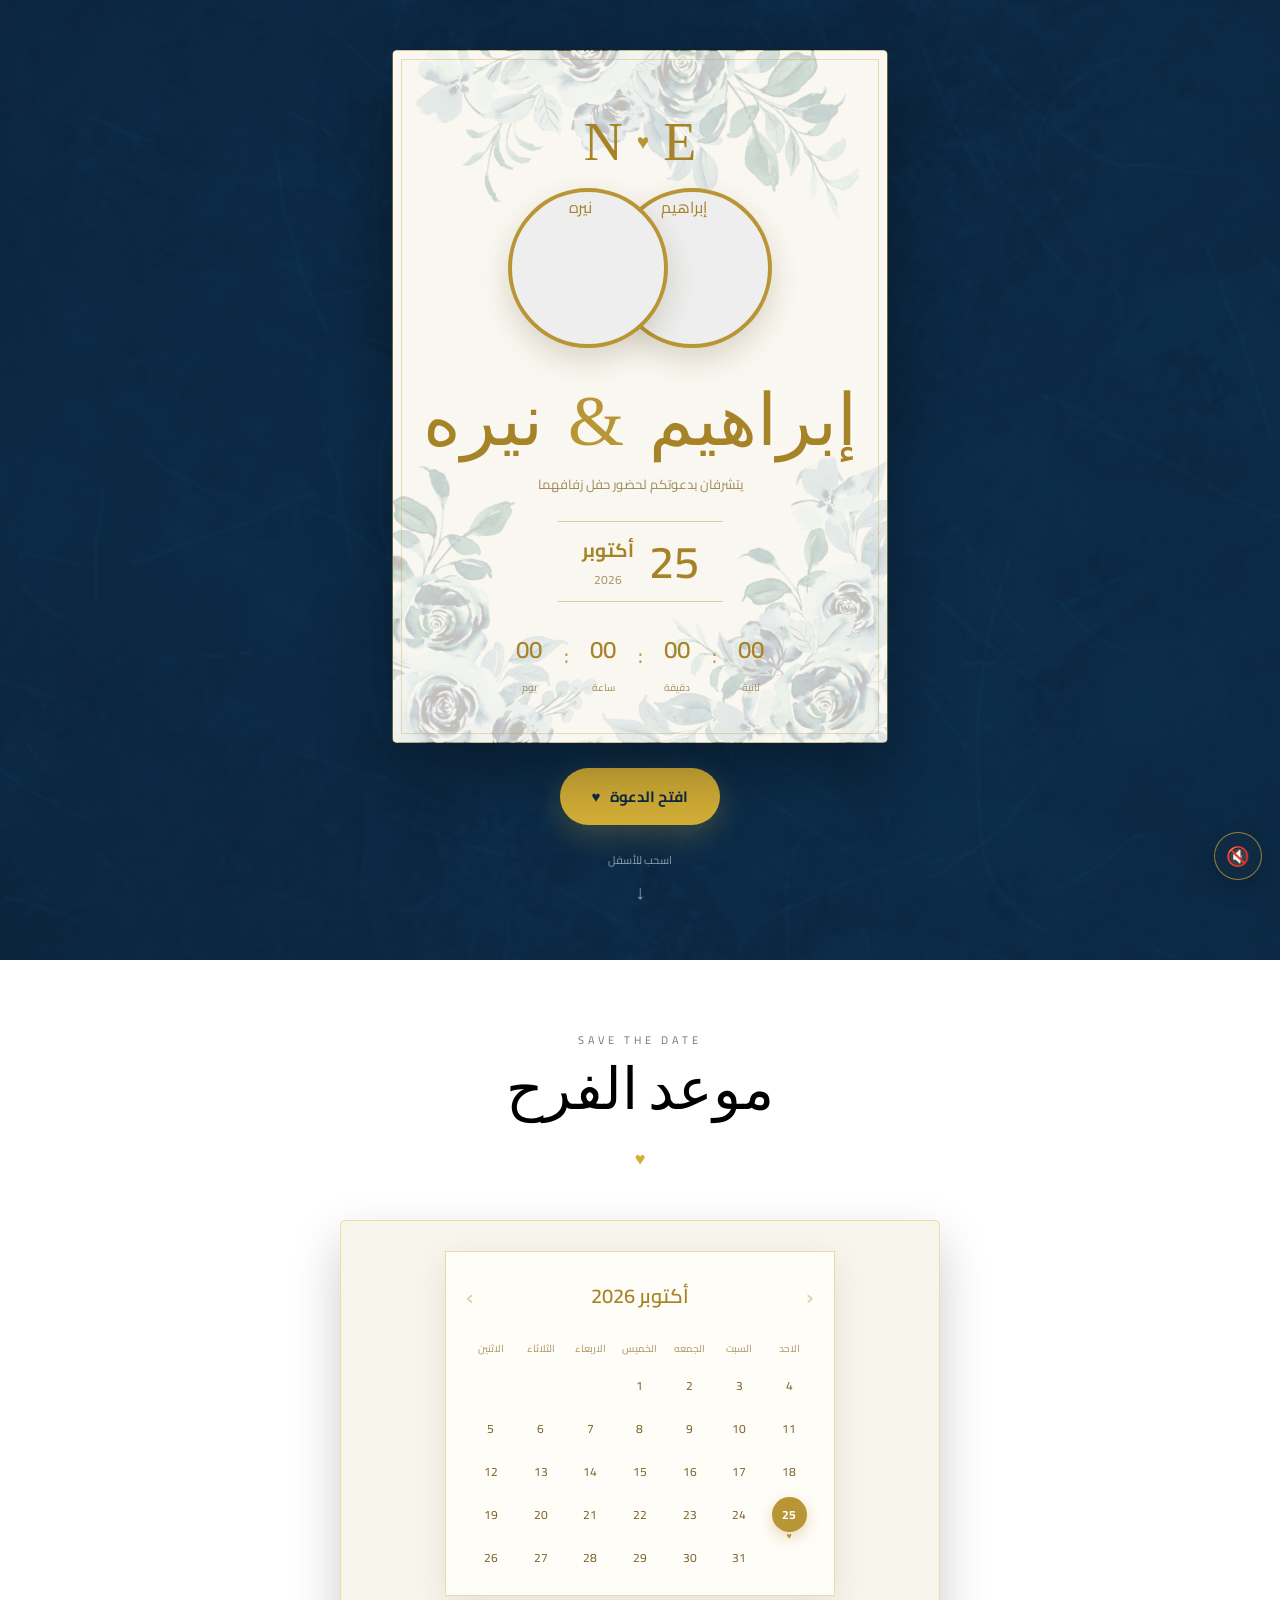
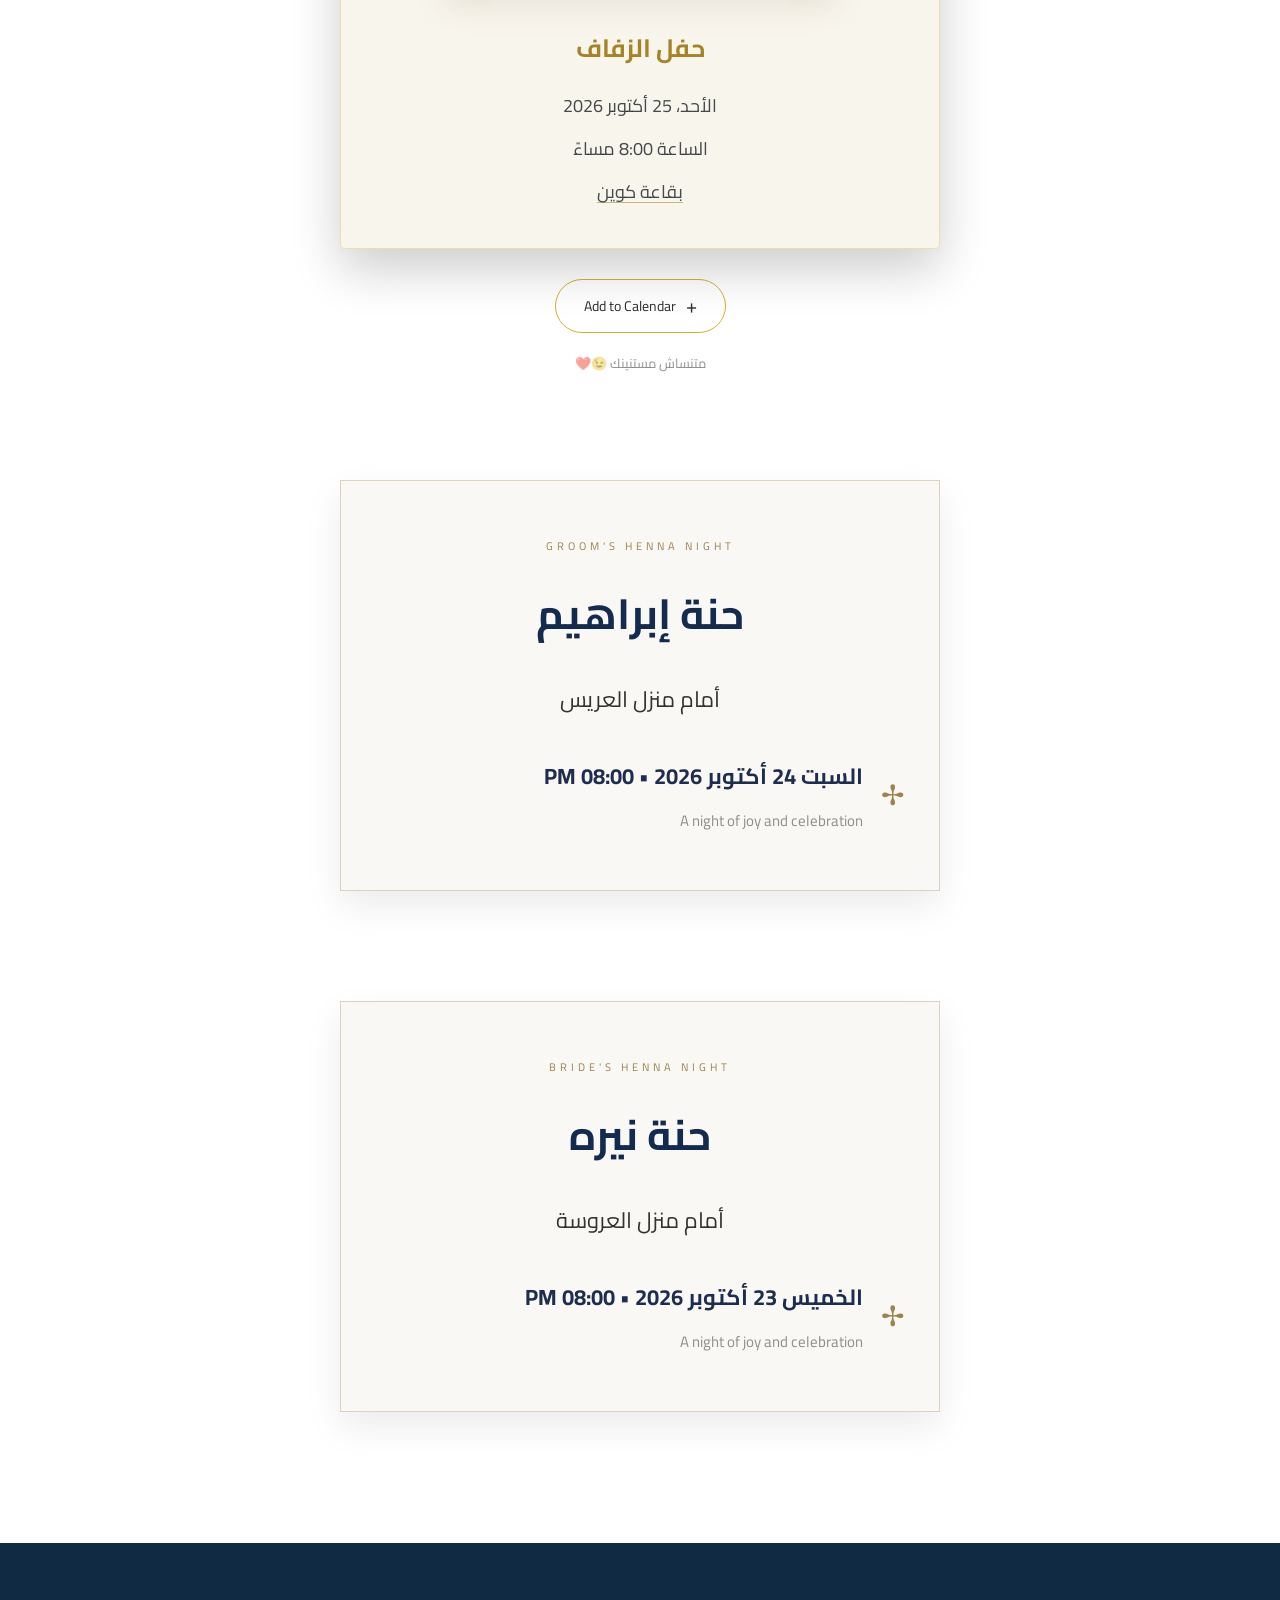
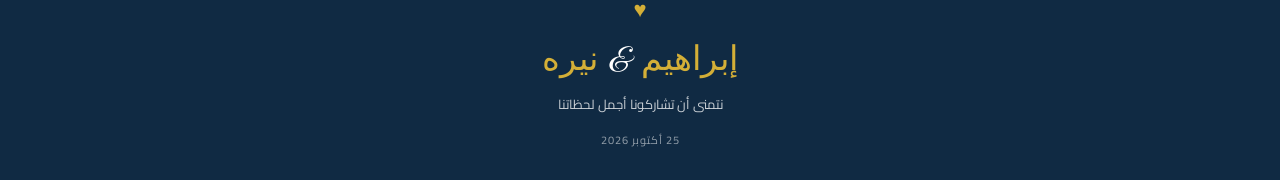
==== commit bac82506: "Update index.html" ====
--- a/index.html
+++ b/index.html
@@ -5,7 +5,7 @@
     <meta charset="UTF-8">
     <meta name="viewport" content="width=device-width, initial-scale=1.0">
 
-    <title>إبراهيم & نيره ❤️</title>
+    <title> Wedding Invitation </title>
 
     <link rel="preconnect" href="https://fonts.googleapis.com">
     <link rel="preconnect" href="https://fonts.gstatic.com" crossorigin>
@@ -354,11 +354,11 @@
 
             <a
                 class="venue-link"
-                href="https://maps.app.goo.gl/4VdiPBcMpERVJGrS6"
+                href="https://maps.app.goo.gl/uGuJxLr4ZtJC2AAJ9"
                 target="_blank"
                 rel="noopener noreferrer"
             >
-                بقاعة كرستال
+                بقاعة كوين
             </a>
 
         </div>
@@ -539,4 +539,4 @@
     
 </body>
 
-</html>+</html>
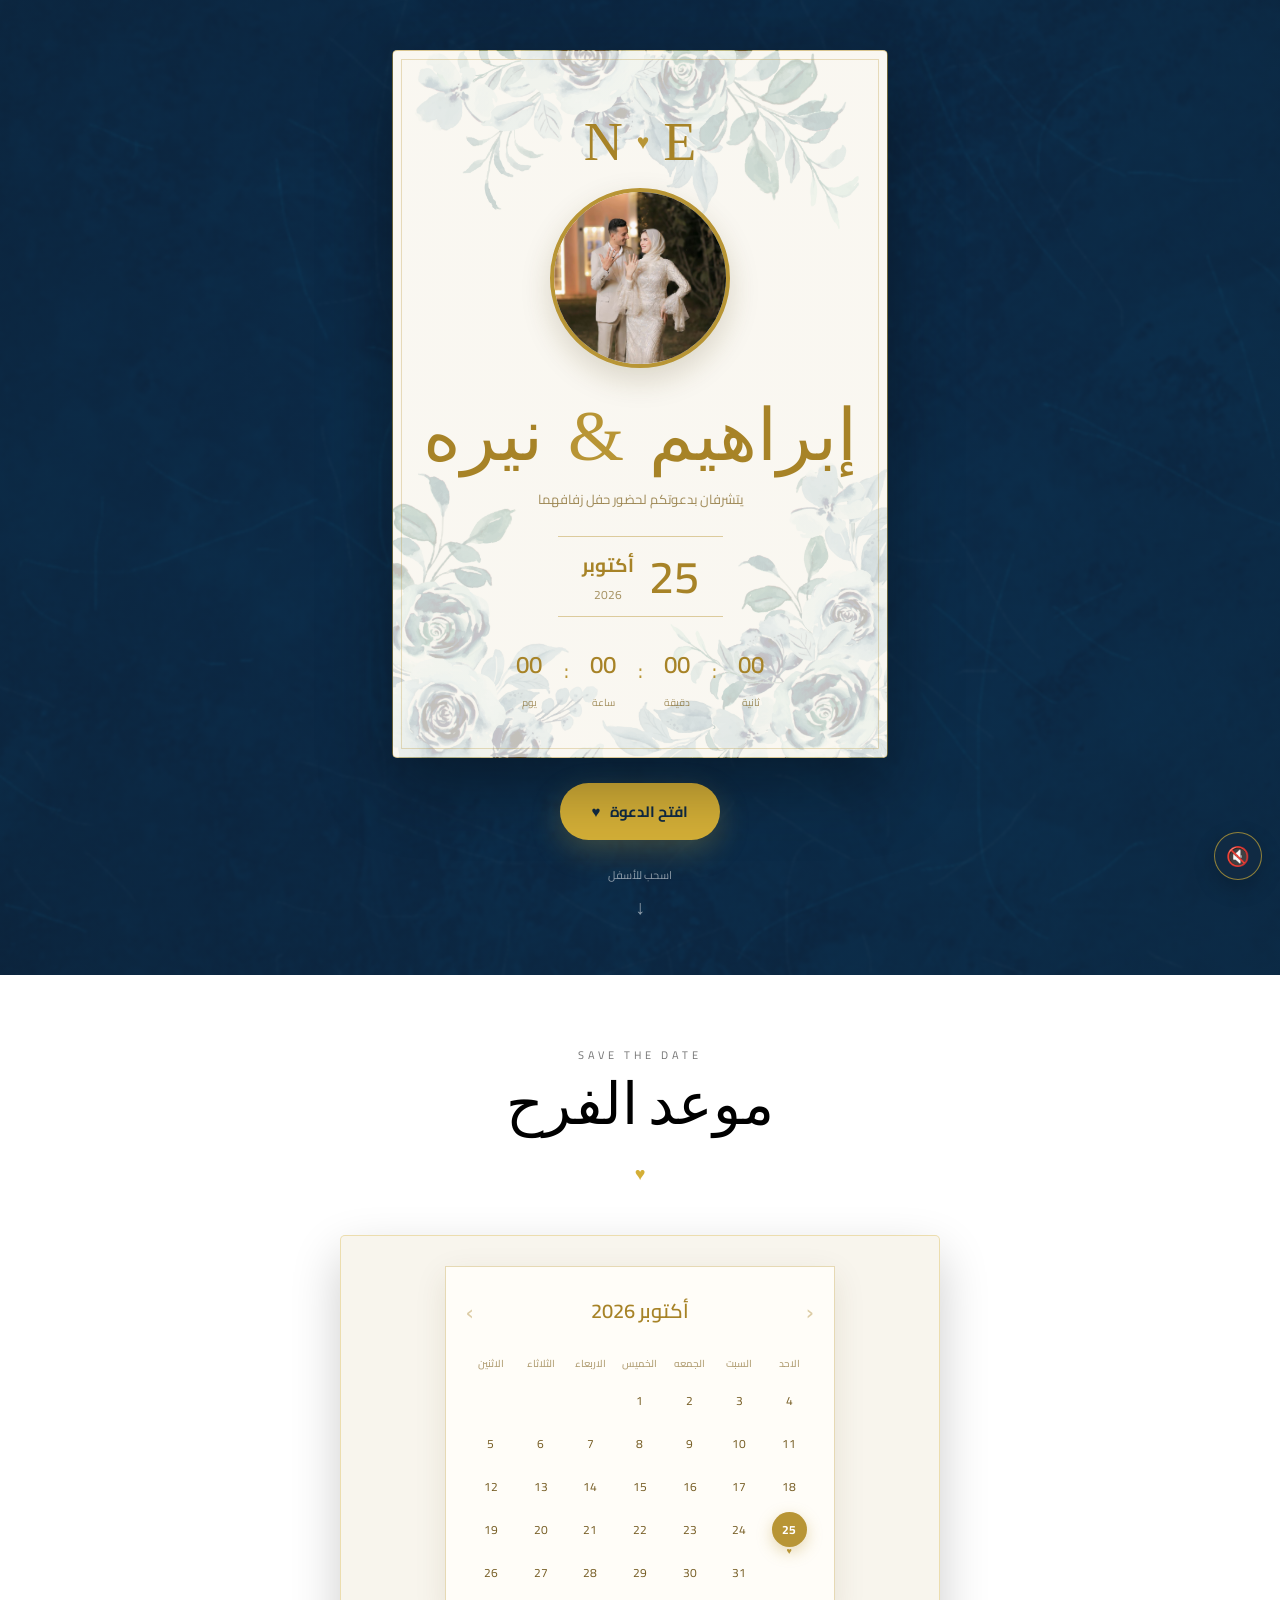
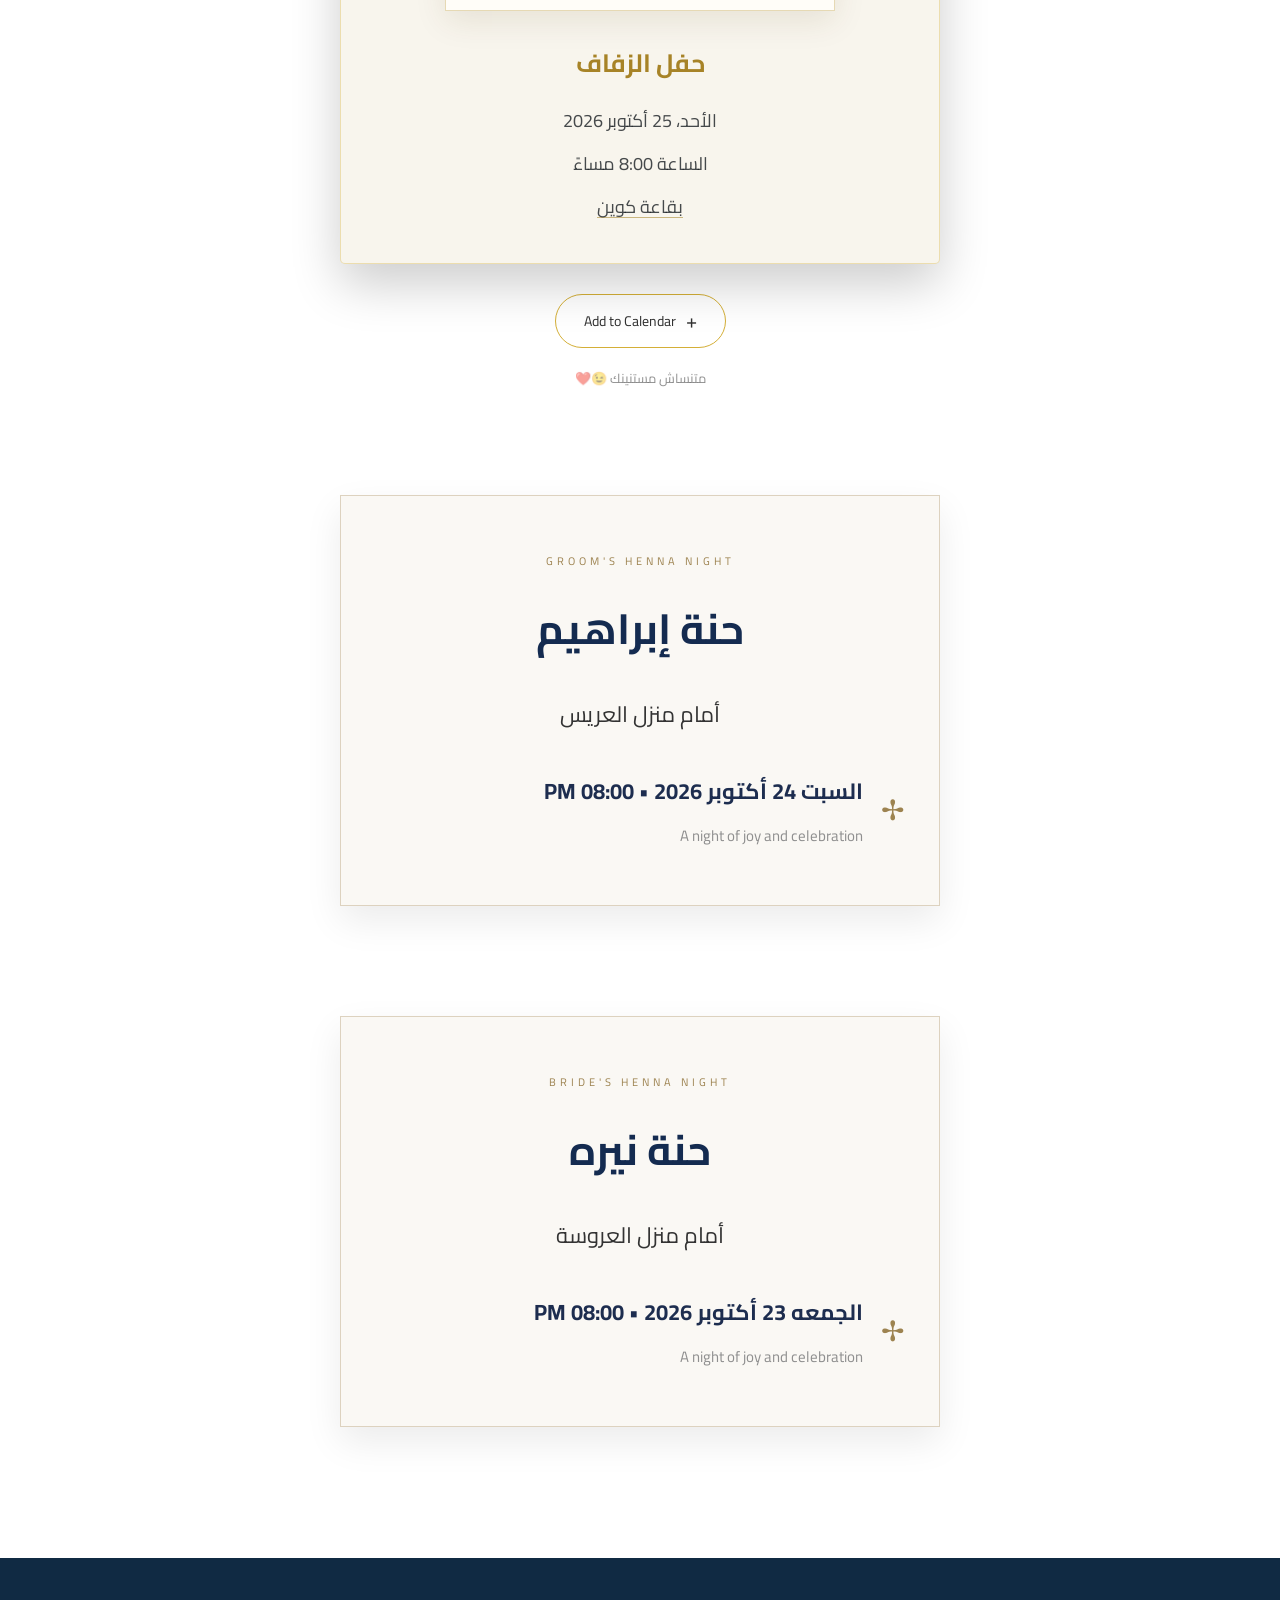
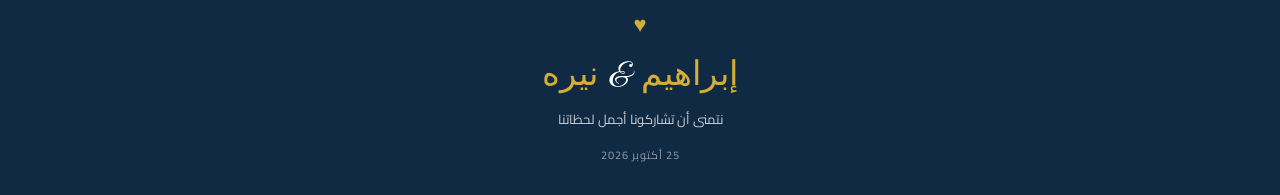
==== commit 5a76bc9f: "Add files via upload" ====
--- a/index.html
+++ b/index.html
@@ -5,7 +5,7 @@
     <meta charset="UTF-8">
     <meta name="viewport" content="width=device-width, initial-scale=1.0">
 
-    <title> Wedding Invitation </title>
+    <title> Wedding Invitation  </title>
 
     <link rel="preconnect" href="https://fonts.googleapis.com">
     <link rel="preconnect" href="https://fonts.gstatic.com" crossorigin>
@@ -85,24 +85,10 @@
 
                 <div class="couple-images">
 
-                    <div class="person-photo bride-photo">
-
-                        <img
-                            src="https://c.top4top.io/p_38836jl9l1.jpg"
-                            alt="نيره"
-                        >
-
-                    </div>
-
-
-                    <div class="person-photo groom-photo">
-
-                        <img
-                            src="https://d.top4top.io/p_3883hp0mw1.jpg"
-                            alt="إبراهيم"
-                        >
-
-                    </div>
+                    <img
+                        src="images/couple.jpg"
+                        alt="إبراهيم ونيره"
+                    >
 
                 </div>
 
@@ -354,7 +340,7 @@
 
             <a
                 class="venue-link"
-                href="https://maps.app.goo.gl/uGuJxLr4ZtJC2AAJ9"
+                href="https://maps.app.goo.gl/yzp8cjDBP4MSzpGe7"
                 target="_blank"
                 rel="noopener noreferrer"
             >
@@ -491,7 +477,7 @@
             <div>
 
                     <strong>
-                        الخميس 23 أكتوبر 2026 • 08:00 PM
+                        الجمعه 23 أكتوبر 2026 • 08:00 PM
                     </strong>
 
                     <small>
@@ -539,4 +525,4 @@
     
 </body>
 
-</html>
+</html>
--- a/style.css
+++ b/style.css
@@ -351,27 +351,13 @@
 
     z-index: 5;
 
-    width: 270px;
-
-    height: 165px;
+    width: 180px;
+
+    height: 180px;
 
     margin:
         0 auto
         25px;
-}
-
-
-.person-photo {
-
-    position: absolute;
-
-    top: 0;
-
-    width: 160px;
-
-    height: 160px;
-
-    border-radius: 50%;
 
     overflow: hidden;
 
@@ -379,34 +365,17 @@
         4px solid
         #b89535;
 
+    border-radius: 50%;
+
     background: #eee;
 
     box-shadow:
         0 12px 30px
         rgba(80,60,10,.18);
-
-    transition:
-        transform .5s ease;
-}
-
-
-.bride-photo {
-
-    left: 3px;
-
-    z-index: 2;
-}
-
-
-.groom-photo {
-
-    right: 3px;
-
-    z-index: 1;
-}
-
-
-.person-photo img {
+}
+
+
+.couple-images img {
 
     width: 100%;
 
@@ -415,23 +384,21 @@
     display: block;
 
     object-fit: cover;
+
+    transform:
+        translateX(7px)
+        scale(1.08);
 
     transition:
         transform .6s ease;
 }
 
 
-.person-photo:hover {
+.couple-images:hover img {
 
     transform:
-        translateY(-7px);
-}
-
-
-.person-photo:hover img {
-
-    transform:
-        scale(1.08);
+    translateX(7px)
+    scale(1.12);
 }
 
 
@@ -1580,18 +1547,11 @@
 
 
     .couple-images {
-        width: 220px;
-
-        height: 125px;
+        width: 130px;
+
+        height: 130px;
 
         margin-bottom: 15px;
-    }
-
-
-    .person-photo {
-        width: 120px;
-
-        height: 120px;
     }
 
 
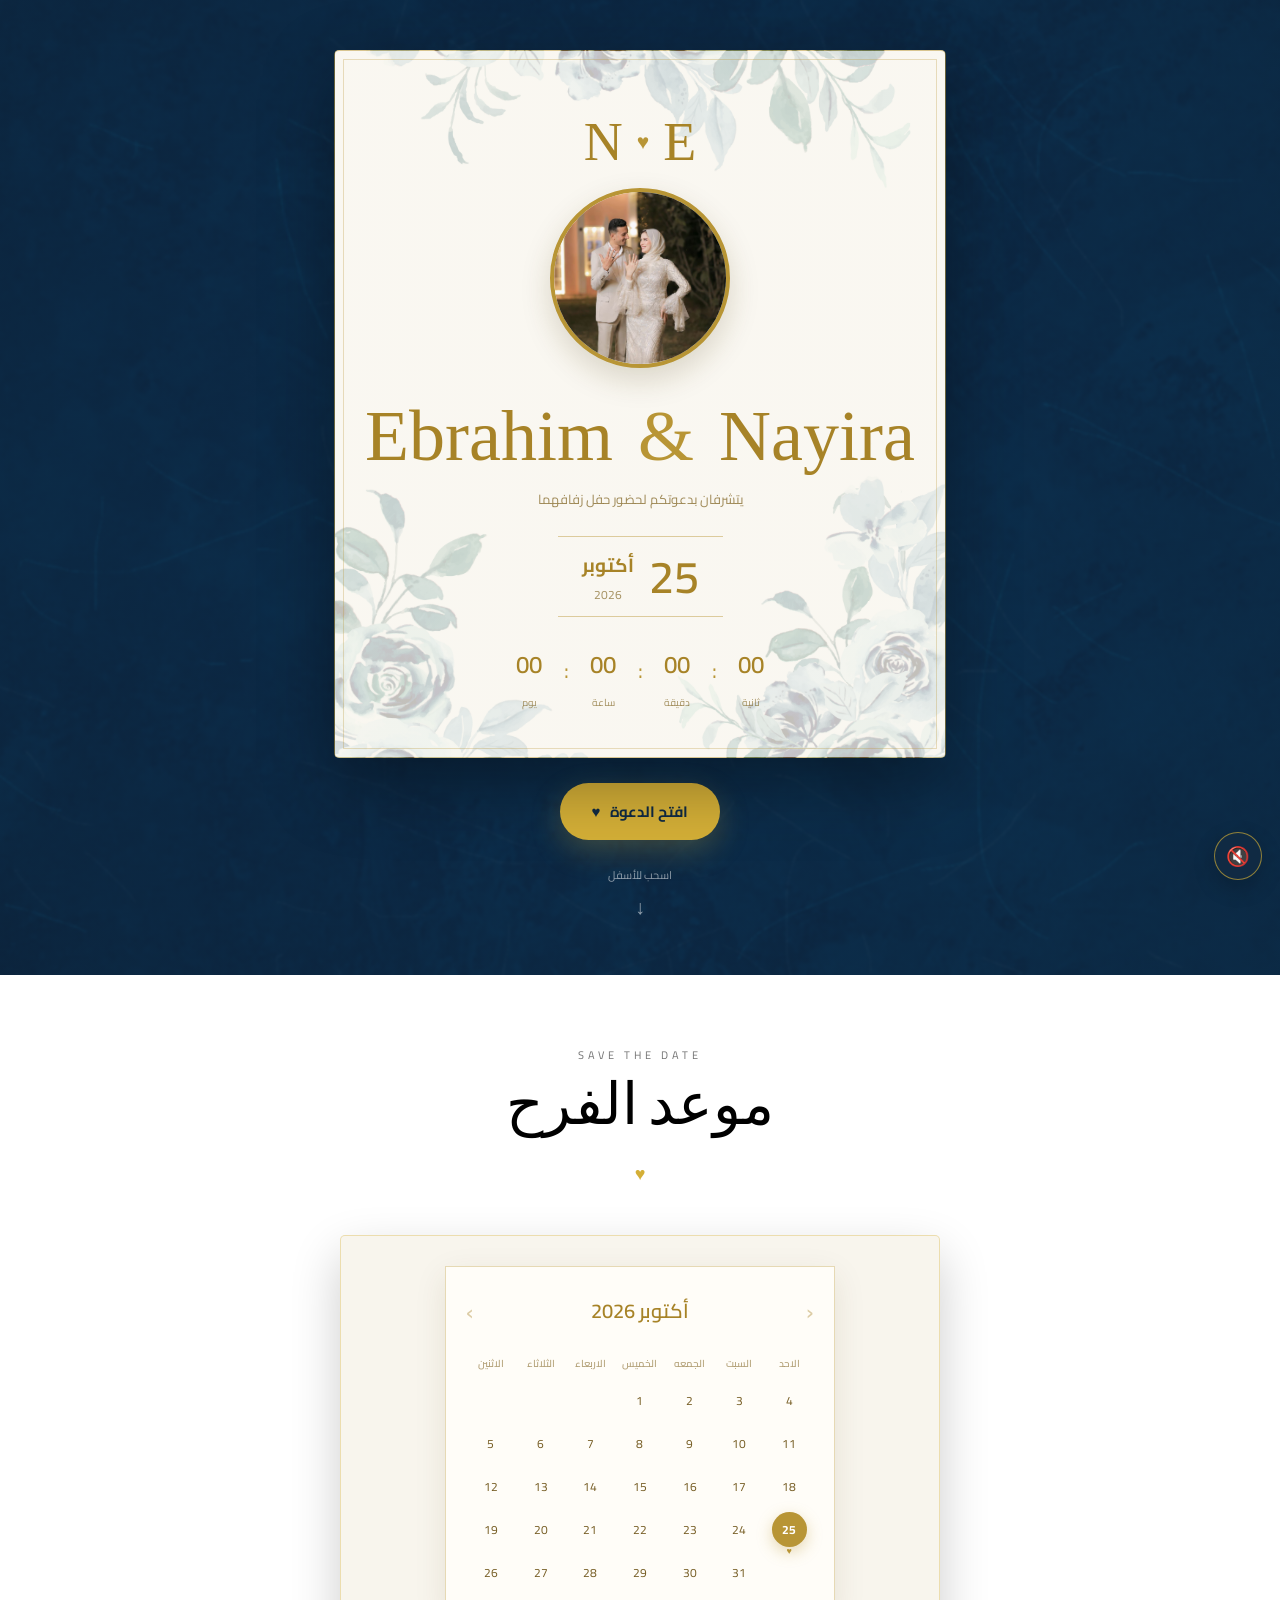
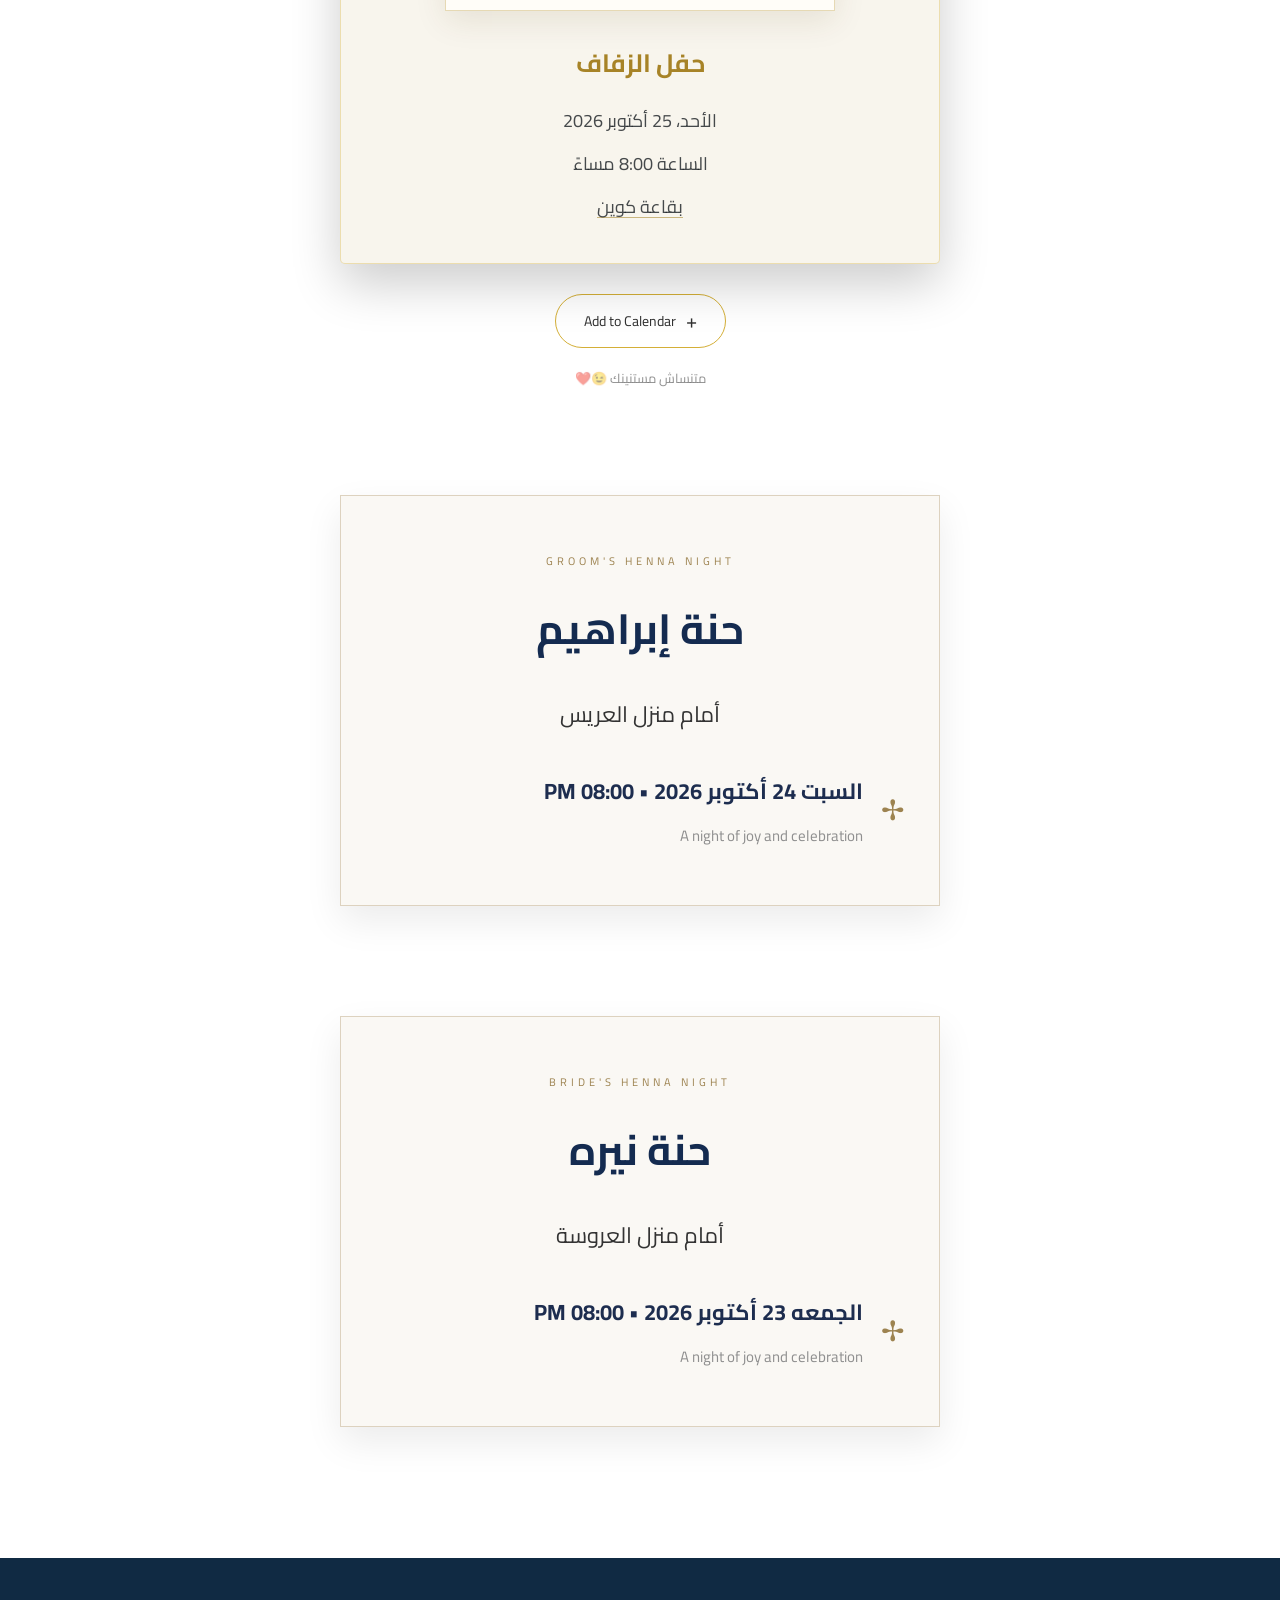
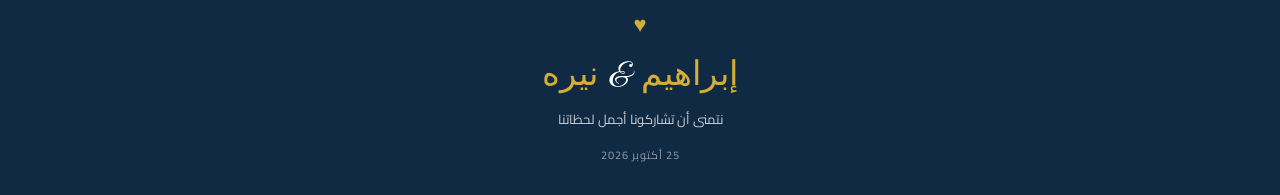
==== commit 600d7e01: "Update index.html" ====
--- a/index.html
+++ b/index.html
@@ -98,9 +98,9 @@
                 <div class="names">
 
                     <h1>
-                        إبراهيم
+                        Ebrahim
                         <span>&</span>
-                        نيره
+                        Nayira
                     </h1>
 
                     <p>
@@ -525,4 +525,4 @@
     
 </body>
 
-</html>+</html>
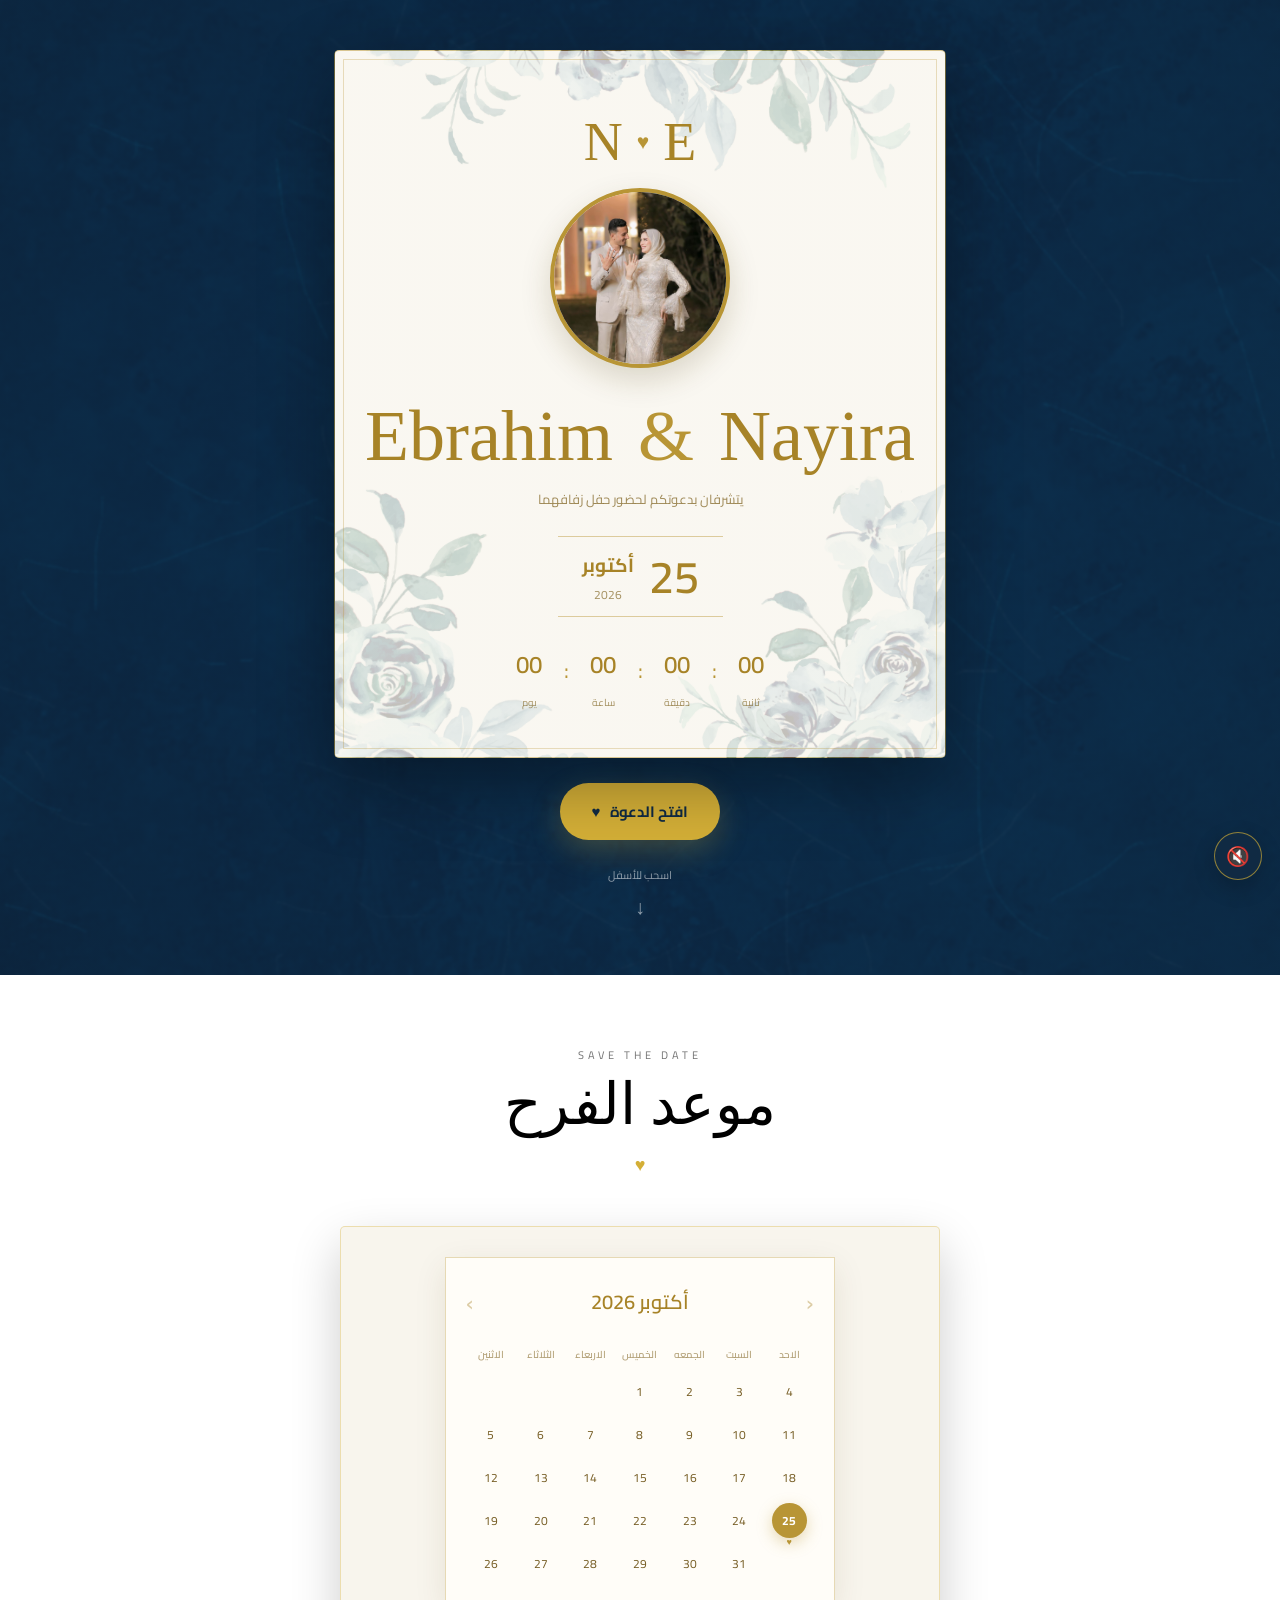
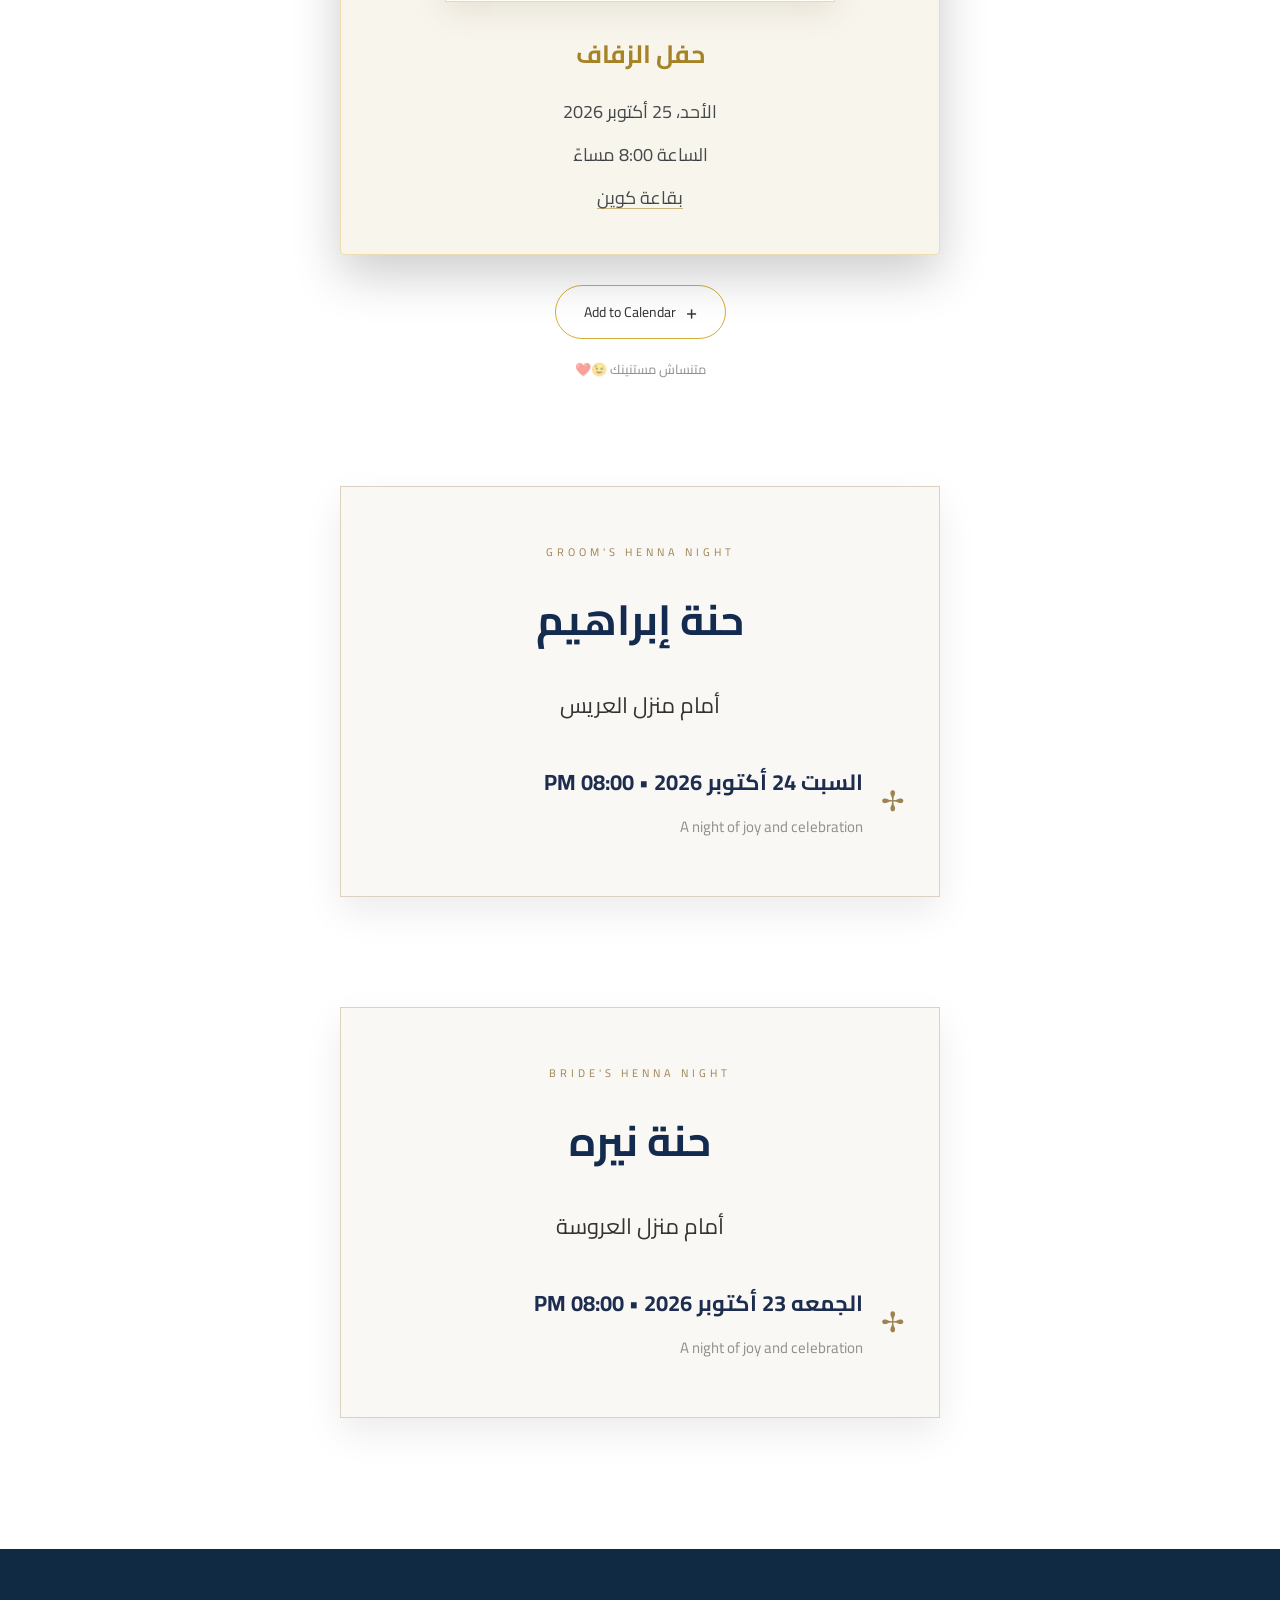
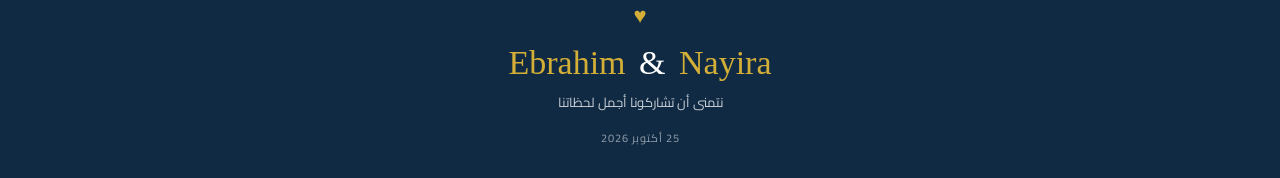
==== commit 5bc176de: "Add files via upload" ====
--- a/index.html
+++ b/index.html
@@ -45,7 +45,7 @@
         </div>
 
         <div class="loader-text">
-            Loading...
+            ...Loading
         </div>
 
     </div>
@@ -506,7 +506,7 @@
         <div class="footer-heart">♥</div>
 
         <p class="footer-names">
-            إبراهيم <span>&</span> نيره
+            Ebrahim <span>&</span> Nayira
         </p>
 
         <p class="footer-message">
@@ -525,4 +525,4 @@
     
 </body>
 
-</html>
+</html>
--- a/style.css
+++ b/style.css
@@ -194,8 +194,6 @@
 
 }
 
-
-
 /* ========================================
    HERO
 ======================================== */
@@ -420,7 +418,7 @@
     color: #a78327;
 
     font-family:
-        "Reem Kufi",
+        "Cormorant Garamond",
         cursive;
 
     font-size:
@@ -851,7 +849,7 @@
 
     color: #d4af37;
 
-    font-family: "Great Vibes", cursive;
+    font-family: "Cormorant Garamond", cursive;
 
     font-size: 34px;
 }
@@ -918,7 +916,7 @@
     color: rgb(0, 0, 0);
 
     font-family:
-        "Great Vibes",
+        "Cormorant Garamond",
         cursive;
 
     font-size: 58px;
@@ -1530,95 +1528,79 @@
 @media (max-width: 600px) {
 
     .invitation-card {
+        width: 90%;
         min-height: 0;
 
-        padding:
-            40px
-            18px
-            30px;
-    }
-
+        padding: 30px 14px 25px;
+
+        margin: 0 auto;
+    }
+
+    .couple-images {
+        width: 190px;
+        height: 105px;
+
+        margin-bottom: 10px;
+    }
+
+    .person-photo {
+        width: 105px;
+        height: 105px;
+
+        border-width: 3px;
+    }
 
     .initials {
-        font-size: 45px;
-
-        margin-bottom: 8px;
-    }
-
-
-    .couple-images {
-        width: 130px;
-
-        height: 130px;
-
-        margin-bottom: 15px;
-    }
-
+        font-size: 38px;
+        margin-bottom: 5px;
+    }
 
     .names h1 {
-        font-size: 48px;
-    }
-
+        font-size: 40px;
+    }
 
     .names p {
-        margin-top: 4px;
-
-        margin-bottom: 15px;
-
+        font-size: 9px;
+        margin-bottom: 12px;
+    }
+
+    .wedding-date {
+        padding: 6px 15px;
+        margin-bottom: 12px;
+    }
+
+    .date-number {
+        font-size: 32px;
+    }
+
+    .date-details strong {
+        font-size: 14px;
+    }
+
+    .date-details small {
         font-size: 10px;
     }
 
-
-    .wedding-date {
-        margin-bottom: 15px;
-
-        padding:
-            8px
-            20px;
-    }
-
-
-    .date-number {
-        font-size: 38px;
-    }
-
-
-    .date-details strong {
-        font-size: 16px;
-    }
-
-
     .countdown {
-        gap: 3px;
-    }
-
+        gap: 2px;
+    }
 
     .time-box {
-        min-width: 43px;
-    }
-
+        min-width: 38px;
+    }
 
     .time-box span {
-        font-size: 19px;
-    }
-
+        font-size: 17px;
+    }
 
     .time-box small {
-        margin-top: 3px;
-
-        font-size: 9px;
-    }
-
+        font-size: 8px;
+        margin-top: 2px;
+    }
 
     .separator {
-        font-size: 16px;
-
-        margin-top: -10px;
-    }
-
-
-    .card-flower {
-        font-size: 60px;
+        font-size: 14px;
+        margin-top: -8px;
     }
 
 }
